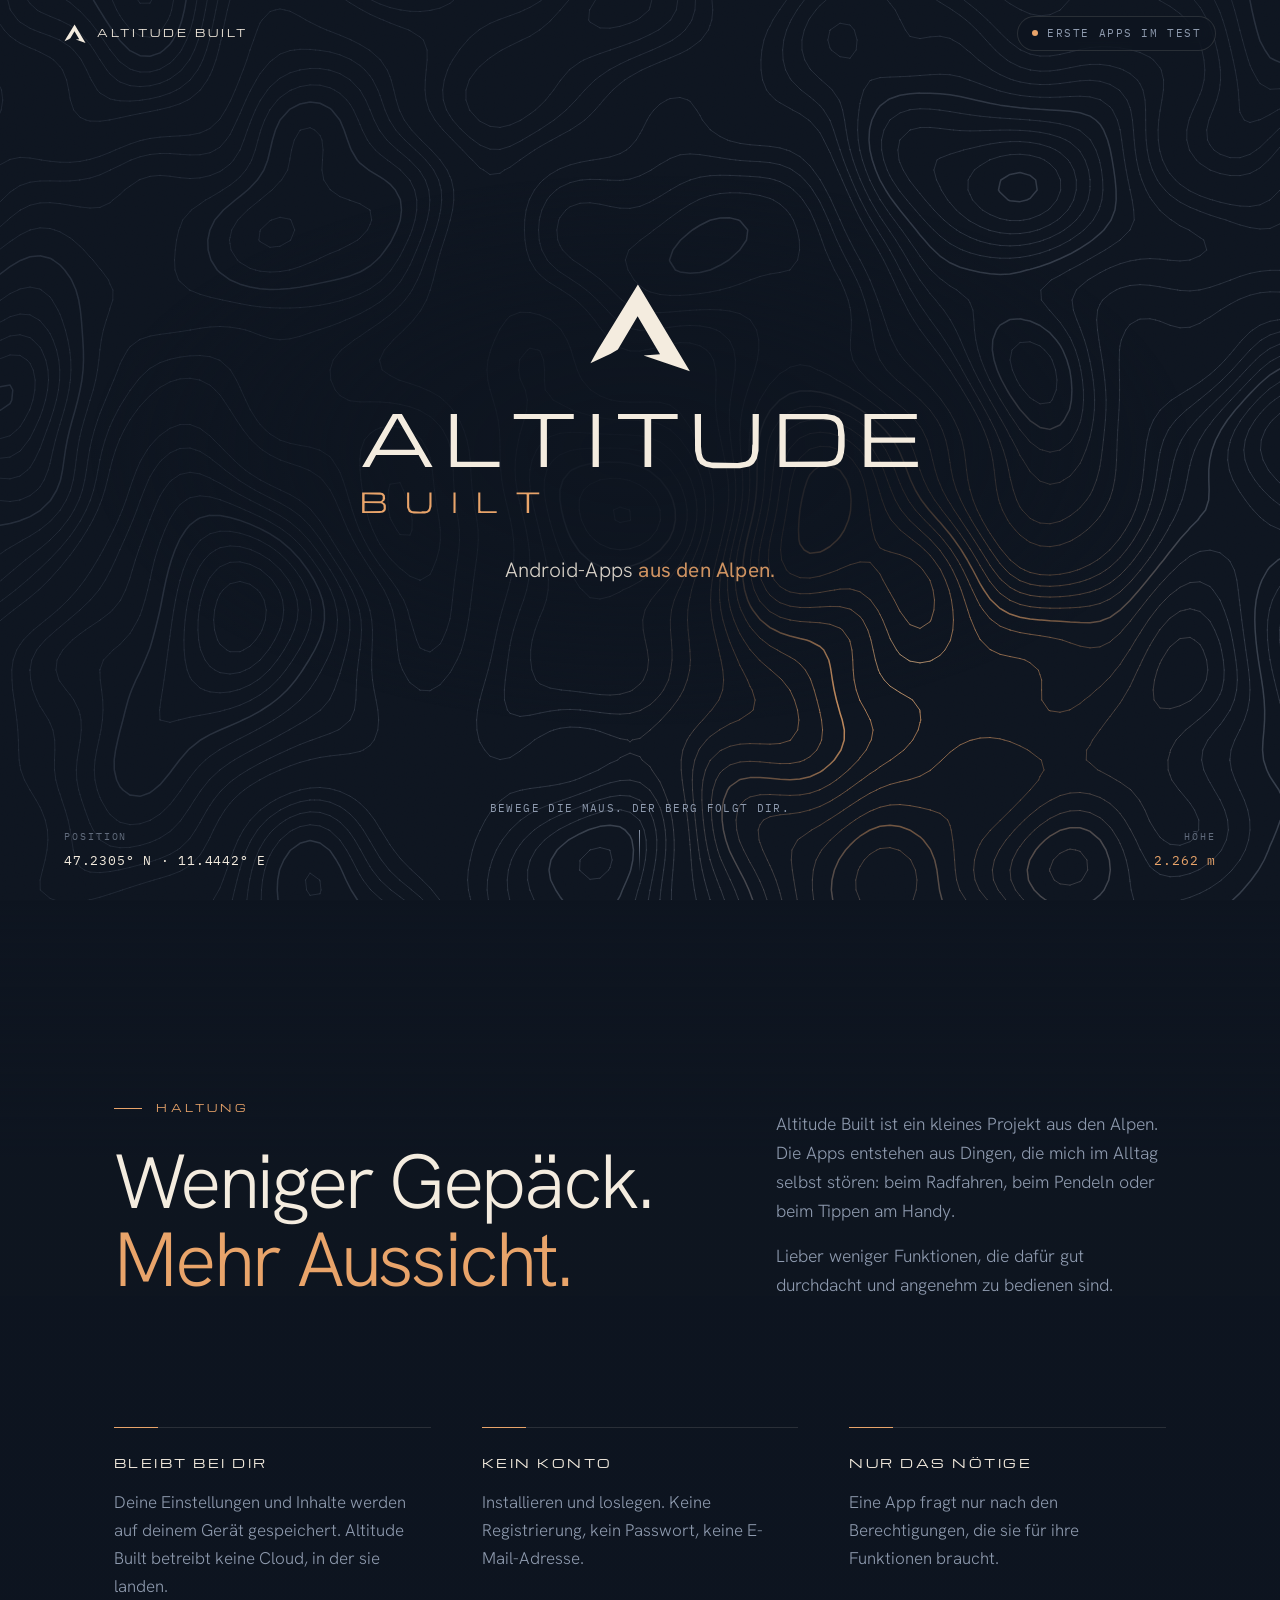
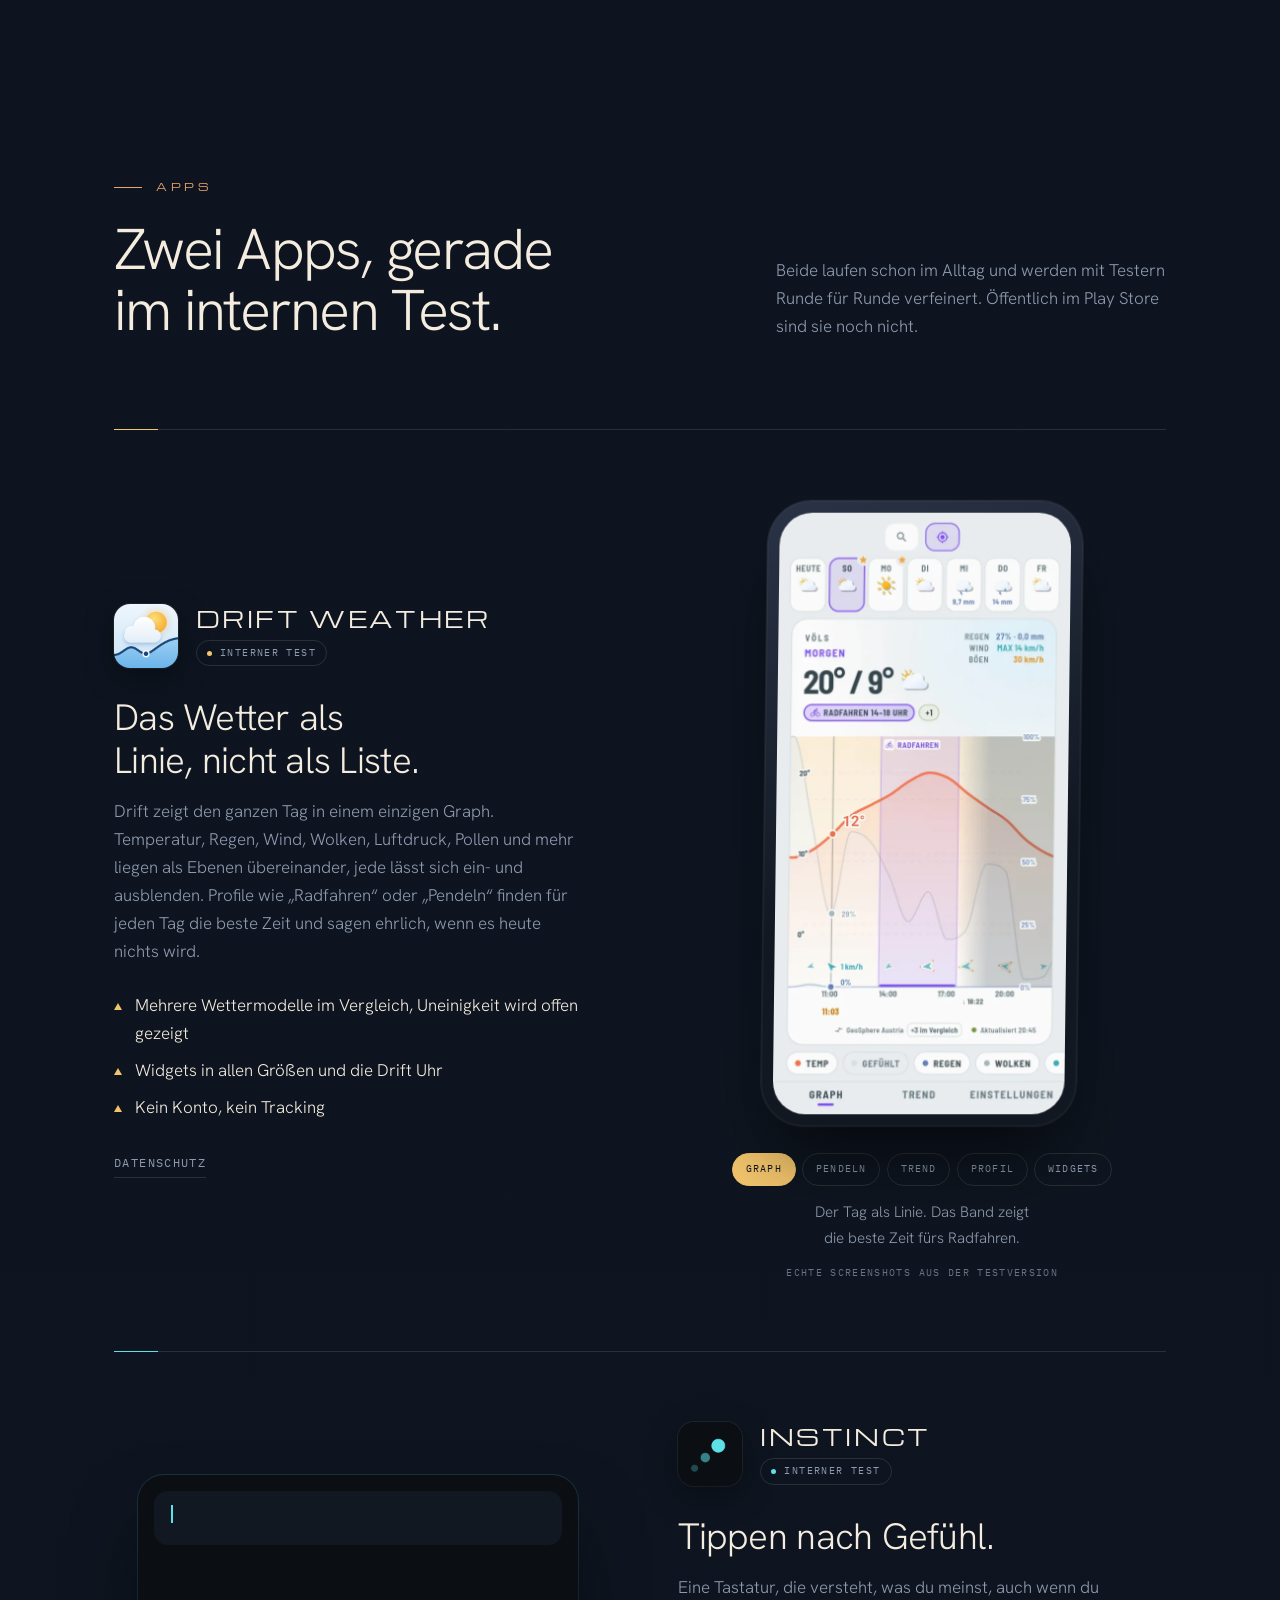
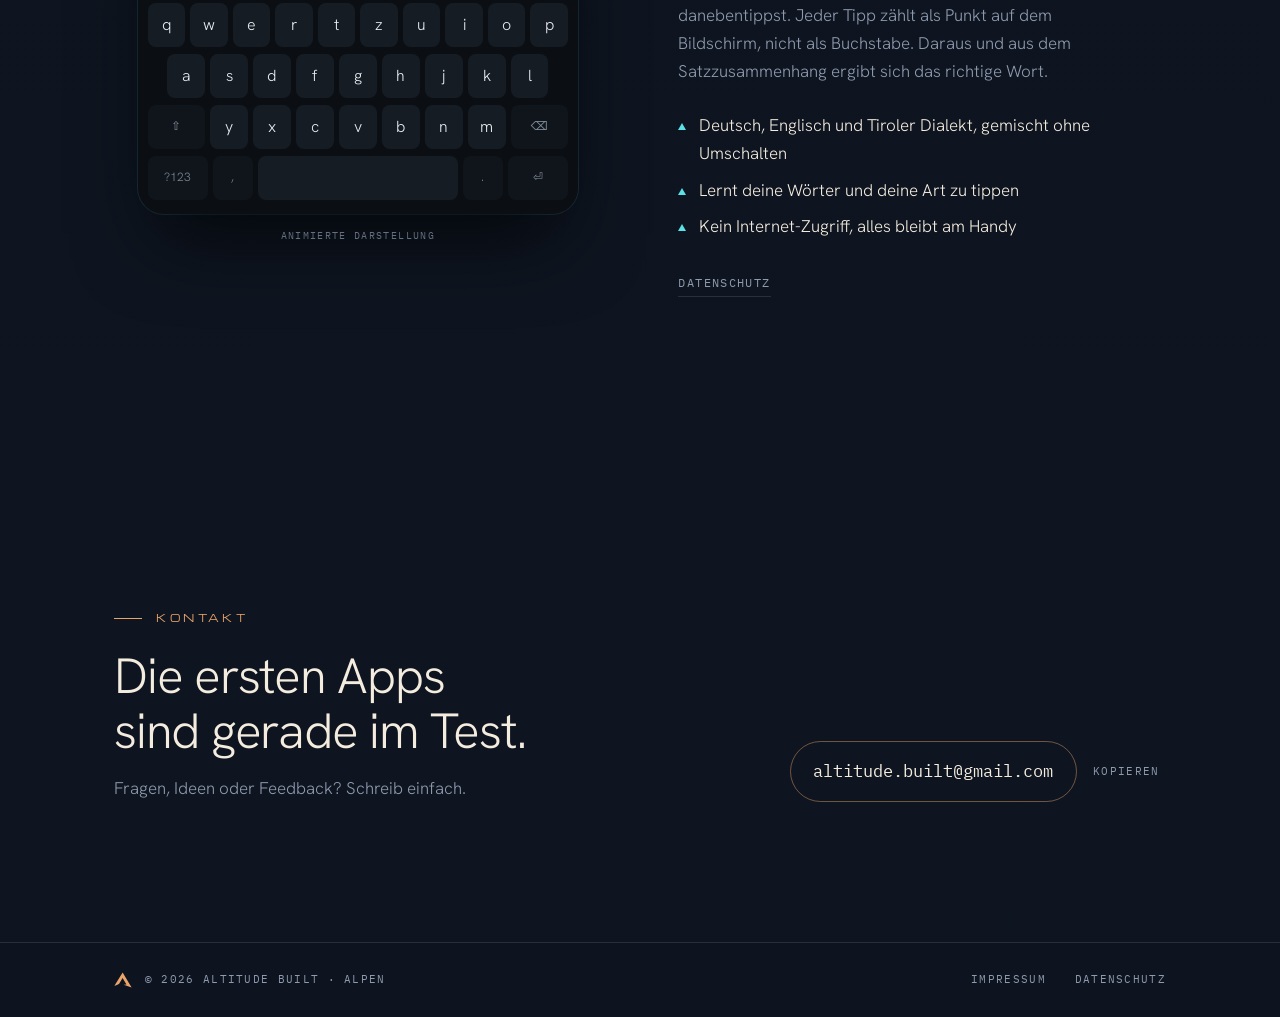
==== index.html @ 7891e8fe "Texte bescheidener, „aus den Alpen“ statt Tirol, neuer Widget-Screenshot - Hero: „Android-Apps aus d" ====
<!DOCTYPE html>
<html lang="de">
<head>
<meta charset="UTF-8">
<meta name="viewport" content="width=device-width, initial-scale=1.0, viewport-fit=cover">
<title>Altitude Built</title>
<meta name="description" content="Android-Apps aus den Alpen. Ohne Konto, mit möglichst wenig Berechtigungen.">
<meta name="theme-color" content="#0E1520">
<meta property="og:title" content="Altitude Built">
<meta property="og:description" content="Android-Apps aus den Alpen.">
<meta property="og:image" content="https://altitude-built.github.io/og-image.jpg">
<meta property="og:type" content="website">
<link rel="icon" type="image/png" href="Altitude-Built_Zeichen_512.png">
<link rel="preload" href="fonts/hanken-grotesk-latin-300-normal.woff2" as="font" type="font/woff2" crossorigin>
<style>
/* Schriften lokal eingebunden (SIL Open Font License 1.1, siehe fonts/), keine Verbindung zu Google */
@font-face{font-family:"Michroma";font-style:normal;font-weight:400;font-display:swap;src:url("fonts/michroma-latin-400-normal.woff2") format("woff2")}
@font-face{font-family:"Hanken Grotesk";font-style:normal;font-weight:300;font-display:swap;src:url("fonts/hanken-grotesk-latin-300-normal.woff2") format("woff2")}
@font-face{font-family:"Hanken Grotesk";font-style:normal;font-weight:400;font-display:swap;src:url("fonts/hanken-grotesk-latin-400-normal.woff2") format("woff2")}
@font-face{font-family:"Hanken Grotesk";font-style:normal;font-weight:500;font-display:swap;src:url("fonts/hanken-grotesk-latin-500-normal.woff2") format("woff2")}
@font-face{font-family:"IBM Plex Mono";font-style:normal;font-weight:400;font-display:swap;src:url("fonts/ibm-plex-mono-latin-400-normal.woff2") format("woff2")}
/* Layout: eine lebende Höhenlinienkarte als fixe Bühne hinter allem; zentrierter Marken-Moment oben, darunter ruhige, linksbündige Abschnitte auf abgedunkeltem Gelände. */
:root{
  --night:#0E1520;      /* Grund, tiefer als das Marken-Navy */
  --slate:#16202F;      /* Zeichen-Kreis */
  --ridge:#24324A;      /* Marken-Navy */
  --snow:#F4ECDF;       /* Creme der Wortmarke */
  --ember:#E9A46A;      /* Orange von BUILT, hier: Alpenglühen */
  --mist:#8E9AAE;       /* Fließtext gedämpft, blaustichig */
  --line:rgba(244,236,223,.12);
  --f-display:"Michroma","Eurostile","Microgramma","Arial Black",sans-serif;
  --f-body:"Hanken Grotesk",system-ui,-apple-system,"Segoe UI",sans-serif;
  --f-mono:"IBM Plex Mono",ui-monospace,"SFMono-Regular",Consolas,monospace;
  --gutter:clamp(20px,5vw,64px);
  color-scheme:dark;
}
*,*::before,*::after{box-sizing:border-box;margin:0;padding:0}
html{background:var(--night);-webkit-text-size-adjust:100%}
body{
  background:var(--night);color:var(--snow);font-family:var(--f-body);font-weight:300;
  font-size:1.0625rem;line-height:1.65;overflow-x:hidden;
  -webkit-font-smoothing:antialiased;
}
::selection{background:var(--ember);color:var(--night)}
a{color:inherit}
:focus-visible{outline:1.5px solid var(--ember);outline-offset:4px;border-radius:2px}

/* ---------- Gelände ---------- */
#terrain{position:fixed;inset:0;width:100vw;height:100vh;height:100lvh;z-index:0;pointer-events:none;display:block}
.grain{position:fixed;inset:0;z-index:1;pointer-events:none;opacity:.05;mix-blend-mode:overlay;
  background-image:url("data:image/svg+xml,%3Csvg xmlns='http://www.w3.org/2000/svg' width='160' height='160'%3E%3Cfilter id='n'%3E%3CfeTurbulence type='fractalNoise' baseFrequency='.9' numOctaves='2' stitchTiles='stitch'/%3E%3C/filter%3E%3Crect width='100%25' height='100%25' filter='url(%23n)'/%3E%3C/svg%3E")}

/* ---------- Kopfzeile ---------- */
.top{
  position:fixed;top:0;left:0;right:0;z-index:20;display:flex;justify-content:space-between;align-items:center;gap:1rem;
  padding:calc(env(safe-area-inset-top,0px) + 16px) max(var(--gutter),env(safe-area-inset-right,0px)) 16px max(var(--gutter),env(safe-area-inset-left,0px));
  font-family:var(--f-mono);font-size:.7rem;letter-spacing:.14em;text-transform:uppercase;color:var(--mist);
  pointer-events:none;
}
.top>*{pointer-events:auto}
.top{transition:background .5s,border-color .5s;border-bottom:1px solid transparent}
body.scrolled .top{background:rgba(14,21,32,.72);backdrop-filter:blur(12px);-webkit-backdrop-filter:blur(12px);border-bottom-color:var(--line)}
body.scrolled .status{background:none;border-color:transparent}
.brand-mini{display:flex;align-items:center;gap:.7rem;text-decoration:none;color:var(--snow);opacity:0;transition:opacity .5s}
.brand-mini svg{width:22px;height:auto}
.brand-mini span{font-family:var(--f-display);font-size:.62rem;letter-spacing:.3em}
body.scrolled .brand-mini{opacity:1}
.status{text-decoration:none;color:var(--mist);transition:color .3s;display:flex;align-items:center;gap:.6rem;padding:.45rem .85rem;border:1px solid var(--line);border-radius:99px;background:rgba(14,21,32,.55);backdrop-filter:blur(8px);-webkit-backdrop-filter:blur(8px)}
.status i{width:6px;height:6px;border-radius:50%;background:var(--ember);box-shadow:0 0 0 0 rgba(233,164,106,.6);animation:pulse 3.6s infinite}
@keyframes pulse{0%{box-shadow:0 0 0 0 rgba(233,164,106,.55)}70%{box-shadow:0 0 0 9px rgba(233,164,106,0)}100%{box-shadow:0 0 0 0 rgba(233,164,106,0)}}

/* ---------- Hero ---------- */
.hero{
  position:relative;z-index:2;min-height:100vh;min-height:100svh;display:grid;place-items:center;overflow:hidden;overflow:clip;
  padding-block:110px 140px;padding-left:max(var(--gutter),env(safe-area-inset-left,0px));padding-right:max(var(--gutter),env(safe-area-inset-right,0px));
}
.hero::before{ /* ruhige Zone hinter dem Logo */
  content:"";position:absolute;left:50%;top:50%;width:min(1100px,140vw);aspect-ratio:2/1;max-width:none;transform:translate(-50%,-50%);
  background:radial-gradient(closest-side,rgba(14,21,32,.92) 0%,rgba(14,21,32,.7) 45%,rgba(14,21,32,0) 100%);pointer-events:none;
}
.lockup{position:relative;display:flex;flex-direction:column;align-items:center;text-align:center;gap:clamp(22px,3.4vw,38px);width:100%}
.mark{width:clamp(64px,9vw,104px);height:auto;overflow:visible}
.mark path{fill:var(--snow);fill-opacity:0;stroke:var(--snow);stroke-width:5;stroke-linejoin:round;stroke-dasharray:1;stroke-dashoffset:1;
  animation:draw 1.5s cubic-bezier(.65,0,.35,1) .25s forwards, fillin .7s ease 1.45s forwards}
@keyframes draw{to{stroke-dashoffset:0}}
@keyframes fillin{to{fill-opacity:1;stroke-width:0}}
.word{width:min(560px,84vw);height:auto;overflow:visible;clip-path:inset(0 100% 0 0);animation:wipe 1.3s cubic-bezier(.77,0,.18,1) .95s forwards}
.word .w-cream{fill:var(--snow)}
.word .w-ember{fill:var(--ember)}
@keyframes wipe{to{clip-path:inset(0 0 0 0)}}
.tagline{font-size:clamp(1.05rem,1.9vw,1.3rem);font-weight:300;color:var(--snow);opacity:.86;letter-spacing:.01em;text-wrap:balance;
  opacity:0;transform:translateY(10px);animation:rise .9s ease 1.9s forwards}
.tagline b{font-weight:400;color:var(--ember)}
@keyframes rise{to{opacity:.88;transform:none}}

.hud{
  position:absolute;left:0;right:0;bottom:0;z-index:3;display:grid;grid-template-columns:1fr auto 1fr;align-items:end;gap:1rem;
  padding-block:0 calc(28px + env(safe-area-inset-bottom,0px));
  padding-left:max(var(--gutter),env(safe-area-inset-left,0px));padding-right:max(var(--gutter),env(safe-area-inset-right,0px));
  font-family:var(--f-mono);font-size:.7rem;letter-spacing:.12em;text-transform:uppercase;color:var(--mist);
  opacity:0;animation:fade 1s ease 2.3s forwards;font-variant-numeric:tabular-nums;
}
@keyframes fade{to{opacity:1}}
.hud .k{display:block;font-size:.6rem;letter-spacing:.2em;opacity:.65;margin-bottom:.35rem}
.hud .v{text-transform:none;color:var(--snow);font-size:.82rem;letter-spacing:.06em;white-space:nowrap}
.hud .alt .v{color:var(--ember)}
.hud .right{text-align:right}
.hint{display:flex;flex-direction:column;align-items:center;gap:.8rem;text-align:center}
.hint .line{width:1px;height:42px;background:linear-gradient(var(--mist),transparent);position:relative;overflow:hidden}
.hint .line::after{content:"";position:absolute;left:0;top:-40%;width:1px;height:40%;background:var(--ember);animation:drop 3.2s ease-in-out infinite}
@keyframes drop{to{top:110%}}

/* Höhenmesser am Cursor */
.pin{position:fixed;left:0;top:0;z-index:15;pointer-events:none;font-family:var(--f-mono);font-size:.68rem;letter-spacing:.08em;color:var(--snow);
  white-space:nowrap;opacity:0;transition:opacity .4s;font-variant-numeric:tabular-nums;display:flex;align-items:center;gap:.45rem}
.pin::before{content:"";width:0;height:0;border-left:4px solid transparent;border-right:4px solid transparent;border-bottom:7px solid var(--ember)}
.pin.on{opacity:.9}

/* ---------- Inhalt ---------- */
.content{position:relative;z-index:2;
  background:linear-gradient(to bottom,rgba(14,21,32,0) 0,rgba(14,21,32,.86) 260px,rgba(14,21,32,.9) 100%)}
.wrap{max-width:1180px;margin-inline:auto;padding-left:max(var(--gutter),env(safe-area-inset-left,0px));padding-right:max(var(--gutter),env(safe-area-inset-right,0px))}
.eyebrow{font-family:var(--f-display);font-size:.62rem;letter-spacing:.34em;text-transform:uppercase;color:var(--ember);display:flex;align-items:center;gap:.9rem}
.eyebrow::before{content:"";width:28px;height:1px;background:currentColor}

.ethos{padding-block:clamp(120px,16vw,200px) clamp(80px,10vw,130px);display:grid;grid-template-columns:minmax(0,1.5fr) minmax(0,1fr);gap:clamp(32px,6vw,96px);align-items:end}
.ethos h2{margin-top:1.6rem;font-family:var(--f-body);font-weight:300;font-size:clamp(2.6rem,6vw,4.9rem);line-height:1.02;letter-spacing:-.035em;text-wrap:balance}
.ethos h2 em{font-style:normal;color:var(--ember)}
.ethos p{color:var(--mist);max-width:42ch;font-size:1.1rem}
.ethos p+p{margin-top:1rem}

.principles{display:grid;grid-template-columns:repeat(3,minmax(0,1fr));gap:clamp(24px,4vw,56px);padding-block:0 clamp(110px,14vw,180px)}
.pr{padding-top:1.6rem;border-top:1px solid var(--line);position:relative}
.pr::before{content:"";position:absolute;left:0;top:-1px;width:44px;height:1px;background:var(--ember)}
.pr h3{font-family:var(--f-display);font-weight:400;font-size:.78rem;letter-spacing:.2em;text-transform:uppercase;line-height:1.6;color:var(--snow);display:flex;gap:.8rem;align-items:baseline}
.pr h3 small{font-family:var(--f-mono);font-size:.62rem;letter-spacing:.1em;color:var(--ember)}
.pr p{margin-top:.9rem;color:var(--mist);max-width:36ch}

.contact{padding-block:clamp(40px,6vw,80px) clamp(90px,11vw,140px);display:grid;grid-template-columns:minmax(0,1fr) auto;gap:2.5rem;align-items:end}
.contact h2{margin-top:1.4rem;font-weight:300;font-size:clamp(1.9rem,4vw,3.1rem);line-height:1.1;letter-spacing:-.025em;text-wrap:balance}
.contact p{margin-top:1rem;color:var(--mist);max-width:46ch}
.mail{display:flex;align-items:center;gap:.6rem;flex-wrap:wrap}
.mail a{font-family:var(--f-mono);font-size:clamp(.9rem,1.6vw,1.05rem);text-decoration:none;padding:1rem 1.4rem;border:1px solid rgba(233,164,106,.45);border-radius:99px;color:var(--snow);
  transition:background .3s,color .3s,border-color .3s;word-break:break-all}
.mail a:hover{background:var(--ember);color:var(--night);border-color:var(--ember)}
.mail button{font:inherit;font-family:var(--f-mono);font-size:.7rem;letter-spacing:.12em;text-transform:uppercase;background:none;border:0;color:var(--mist);cursor:pointer;padding:.6rem .4rem}
.mail button:hover{color:var(--snow)}

footer{position:relative;z-index:2;background:rgba(14,21,32,.94);border-top:1px solid var(--line)}
footer .wrap{display:flex;justify-content:space-between;align-items:center;gap:1.2rem;flex-wrap:wrap;padding-block:28px calc(28px + env(safe-area-inset-bottom,0px));
  font-family:var(--f-mono);font-size:.68rem;letter-spacing:.12em;text-transform:uppercase;color:var(--mist)}
footer .fb{display:flex;align-items:center;gap:.8rem}
footer .fb svg{width:18px;height:auto}
footer nav{display:flex;gap:1.8rem}
footer nav a{text-decoration:none;transition:color .3s}
footer nav a:hover{color:var(--snow)}


/* ---------- Apps ---------- */
.apps{padding-block:0 clamp(100px,13vw,170px)}
.apps-head{display:grid;grid-template-columns:minmax(0,1.5fr) minmax(0,1fr);gap:clamp(32px,6vw,96px);align-items:end;margin-bottom:clamp(48px,7vw,90px)}
.apps-head h2{margin-top:1.4rem;font-weight:300;font-size:clamp(2.1rem,4.6vw,3.6rem);line-height:1.06;letter-spacing:-.03em;text-wrap:balance}
.apps-head p{color:var(--mist);max-width:40ch}
.app{display:grid;grid-template-columns:minmax(0,1fr) minmax(0,1fr);gap:clamp(36px,6vw,90px);align-items:center;padding-block:clamp(44px,6vw,70px);border-top:1px solid var(--line);position:relative}
.app::before{content:"";position:absolute;left:0;top:-1px;width:44px;height:1px;background:var(--accent,var(--ember))}
.app-instinct{--accent:#5CE1E6}
.app-drift{--accent:#F2C46B}
.app-copy{min-width:0}
.app-id{display:flex;align-items:center;gap:1.1rem}
.app-id img{width:64px;height:64px;border-radius:16px;box-shadow:0 10px 30px rgba(0,0,0,.35),0 0 0 1px rgba(244,236,223,.08)}
.app-id h3{font-family:var(--f-display);font-weight:400;font-size:clamp(1.05rem,1.8vw,1.35rem);letter-spacing:.12em;text-transform:uppercase;line-height:1.3}
.chip{display:inline-flex;align-items:center;gap:.5rem;margin-top:.45rem;font-family:var(--f-mono);font-size:.62rem;letter-spacing:.14em;text-transform:uppercase;color:var(--mist);border:1px solid var(--line);border-radius:99px;padding:.25rem .65rem}
.chip::before{content:"";width:5px;height:5px;border-radius:50%;background:var(--accent)}
.app-claim{margin-top:1.8rem;font-size:clamp(1.6rem,3vw,2.3rem);line-height:1.15;letter-spacing:-.02em;font-weight:300;color:var(--snow);text-wrap:balance}
.app-copy>p:not(.app-claim){margin-top:1rem;color:var(--mist);max-width:46ch}
.facts{list-style:none;margin-top:1.6rem;display:grid;gap:.55rem}
.facts li{display:flex;gap:.8rem;align-items:baseline;color:var(--snow);font-weight:300}
.facts li::before{content:"";flex:none;width:0;height:0;border-left:4px solid transparent;border-right:4px solid transparent;border-bottom:7px solid var(--accent);transform:translateY(-1px)}
.app-links{margin-top:2rem;display:flex;gap:1.6rem;flex-wrap:wrap;font-family:var(--f-mono);font-size:.72rem;letter-spacing:.12em;text-transform:uppercase}
.app-links a{color:var(--mist);text-decoration:none;border-bottom:1px solid var(--line);padding-bottom:.3rem;transition:color .3s,border-color .3s}
.app-links a:hover{color:var(--snow);border-color:var(--accent)}
.app-visual{min-width:0;display:flex;justify-content:center;perspective:1400px}
.demo-note{display:block;text-align:center;margin-top:.9rem;font-family:var(--f-mono);font-size:.6rem;letter-spacing:.14em;text-transform:uppercase;color:var(--mist);opacity:.7}

/* Drift: Handy mit Widgets */
.phone{position:relative;width:min(320px,78vw);margin-inline:auto;border-radius:44px;padding:12px;background:linear-gradient(160deg,#2A3346,#121822 60%);
  box-shadow:0 40px 80px -20px rgba(0,0,0,.7),0 0 0 1px rgba(244,236,223,.1),inset 0 0 0 1px rgba(255,255,255,.04);transform:rotateY(-10deg) rotateX(4deg);transition:transform 1.2s cubic-bezier(.2,.7,.2,1)}
.phone:hover{transform:rotateY(-3deg) rotateX(1deg)}
.phone{height:auto;aspect-ratio:auto}
.screen{position:relative;aspect-ratio:600/1222;border-radius:33px;overflow:hidden;background:#0E1520}
.screen img{position:absolute;inset:0;width:100%;height:100%;object-fit:cover;opacity:0;transition:opacity .9s ease}
.screen img.on{opacity:1}
.shots-nav{display:flex;flex-wrap:wrap;justify-content:center;gap:.4rem;margin-top:1.6rem;max-width:min(420px,100%)}
.shots-nav button{font:inherit;font-family:var(--f-mono);font-size:.64rem;letter-spacing:.12em;text-transform:uppercase;color:var(--mist);background:none;border:1px solid var(--line);border-radius:99px;padding:.45rem .8rem;cursor:pointer;transition:color .3s,border-color .3s,background .3s}
.shots-nav button:hover{color:var(--snow)}
.shots-nav button[aria-selected="true"]{color:var(--night);background:var(--accent);border-color:var(--accent)}
.shots-cap{margin-top:.9rem;text-align:center;color:var(--mist);font-size:.95rem;min-height:3.2em;max-width:34ch;margin-inline:auto;text-wrap:balance}

/* Instinct: Tastatur-Demo */
.kbd{--ib:#0B0F14;--ik:#161C24;--it:#E8EEF2;--ia:#5CE1E6;width:min(440px,100%);border-radius:26px;background:var(--ib);padding:16px 10px 14px;
  box-shadow:0 40px 80px -20px rgba(0,0,0,.7),0 0 0 1px rgba(92,225,230,.14);font-family:var(--f-body)}
.kbd-field{margin:0 6px 12px;min-height:3.2em;padding:.8rem 1rem;border-radius:14px;background:#121821;color:var(--it);font-size:1.05rem;line-height:1.4;font-weight:400}
.kbd-field .raw{color:#7F8C99;text-decoration:underline;text-decoration-color:rgba(92,225,230,.5);text-underline-offset:4px}
.kbd-field .fix{color:var(--ia);transition:color 1.2s}
.kbd-field .caret{display:inline-block;width:2px;height:1.1em;background:var(--ia);vertical-align:-.15em;margin-left:1px;animation:blink 1s steps(1) infinite}
@keyframes blink{50%{opacity:0}}
.kbd-bar{display:grid;grid-template-columns:1fr 1.3fr 1fr;align-items:center;height:2.4rem;margin:0 6px 8px;font-size:.95rem;color:#9AA7B4;text-align:center}
.kbd-bar span{white-space:nowrap;overflow:hidden;text-overflow:ellipsis}
.kbd-bar .best{color:var(--it);font-weight:500}
.kbd-bar span+span{border-left:1px solid rgba(255,255,255,.07)}
.kbd-keys{position:relative;display:grid;gap:7px;user-select:none}
.kbd-row{display:grid;gap:5px}
.kbd-row:nth-child(1){grid-template-columns:repeat(10,1fr)}
.kbd-row:nth-child(2){grid-template-columns:repeat(9,1fr);padding-inline:4.6%}
.kbd-row:nth-child(3){grid-template-columns:1.5fr repeat(7,1fr) 1.5fr}
.kbd-row:nth-child(4){grid-template-columns:1.5fr 1fr 5fr 1fr 1.5fr}
.key{height:clamp(36px,9vw,44px);border-radius:8px;background:var(--ik);color:var(--it);display:grid;place-items:center;font-size:clamp(.82rem,2.2vw,1rem);text-transform:lowercase}
.key.fn{background:#10151C;color:#7F8C99;font-size:.75rem}
.key.lit{background:#22303A}
.tap{position:absolute;width:12px;height:12px;margin:-6px 0 0 -6px;border-radius:50%;background:var(--ia);box-shadow:0 0 0 4px rgba(92,225,230,.18);pointer-events:none;animation:tap 1.6s ease-out forwards}
@keyframes tap{0%{transform:scale(1.6);opacity:1}25%{transform:scale(1)}100%{transform:scale(.7);opacity:0}}
@media (max-width:820px){
  .ethos,.contact{grid-template-columns:minmax(0,1fr)}
  .apps-head,.app{grid-template-columns:minmax(0,1fr)}
  .app-instinct .app-visual{order:2}
  .phone{transform:none}

  .principles{grid-template-columns:minmax(0,1fr);gap:40px}
}
@media (max-width:560px){
  .brand-mini span{display:none}
  .status{white-space:nowrap}
  .hud{grid-template-columns:1fr 1fr}
  .hud .hint{display:none}
  .status b{display:none}
  .top{font-size:.62rem}
}
@media (prefers-reduced-motion:reduce){
  *,*::before,*::after{animation-duration:.001s!important;animation-delay:0s!important;transition:none!important}
}
</style>
</head>
<body>
<canvas id="terrain" aria-hidden="true"></canvas>
<div class="grain" aria-hidden="true"></div>

<header class="top">
  <a class="brand-mini" href="#top" aria-label="Altitude Built, nach oben">
    <svg viewBox="84 110 348 306" aria-hidden="true"><path fill="#F4ECDF" d="M251,118 L116,338 L92,382 L160,350 L184,336 L250,225 L325,352 L270,356 L425,409Z"/></svg>
    <span>Altitude Built</span>
  </a>
  <a class="status" href="#apps"><i></i>Erste Apps im Test</a>
</header>

<div class="pin" id="pin">2.400 m</div>

<main id="top">
  <section class="hero" aria-label="Altitude Built">
    <div class="lockup">
      <svg class="mark" viewBox="84 110 348 306" role="img" aria-label="Altitude Built Zeichen"><path pathLength="1" d="M251,118 L116,338 L92,382 L160,350 L184,336 L250,225 L325,352 L270,356 L425,409Z"/></svg>
      <svg class="word" viewBox="74 156 1606 297" role="img" aria-label="Altitude Built">
        <path class="w-cream" fill-rule="evenodd" d="M1295,178 1296,177 1403,177 1423,179 1434,184 1439,189 1442,195 1445,209 1445,224 1446,225 1445,265 1443,276 1438,287 1433,292 1427,295 1414,298 1296,299 1295,298ZM181,174 232,262 231,264 131,264 130,263ZM1521,162 1521,314 1674,314 1674,299 1541,299 1540,298 1540,245 1541,244 1666,244 1666,229 1541,229 1540,228 1540,177 1541,176 1671,176 1671,162ZM1277,162 1277,314 1410,314 1436,309 1444,305 1453,297 1458,288 1462,273 1464,254 1464,222 1460,193 1456,183 1448,173 1435,166 1413,162ZM1034,162 1035,268 1041,293 1050,305 1065,313 1087,317 1164,317 1190,312 1198,308 1204,303 1212,290 1217,267 1218,162 1200,162 1200,249 1199,250 1198,274 1195,284 1188,294 1179,299 1157,302 1083,301 1068,297 1060,290 1057,285 1054,275 1052,255 1052,162ZM814,162 814,176 889,176 890,177 890,314 909,314 909,177 910,176 985,176 985,162ZM741,162 741,314 759,314 759,162ZM515,162 515,176 591,176 592,177 592,314 610,314 610,178 612,176 687,176 687,162ZM334,162 334,314 474,314 474,299 353,299 352,298 352,162ZM80,314 101,314 120,279 242,279 261,314 282,314 194,162 168,162Z"/>
        <path class="w-ember" fill-rule="evenodd" d="M87,418 88,417 134,418 137,419 141,423 142,433 141,436 136,440 88,441 87,440ZM87,393 88,392 135,393 139,397 139,406 135,411 132,412 88,412 87,411ZM523,387 523,392 551,392 552,393 552,446 559,446 559,393 560,392 588,392 588,387ZM413,387 413,446 466,446 466,441 421,441 419,439 419,387ZM342,387 342,446 348,446 348,387ZM209,387 209,430 214,442 219,445 228,447 260,447 268,445 275,440 279,427 279,387 273,387 273,421 272,431 270,436 266,440 263,441 251,441 250,442 225,441 222,440 217,435 215,428 215,387ZM80,387 80,446 130,446 140,444 146,440 148,435 148,424 146,419 138,414 144,410 146,404 145,395 140,389 132,387Z"/>
      </svg>
      <p class="tagline">Android-Apps <b>aus den Alpen.</b></p>
    </div>

    <div class="hud" aria-hidden="true">
      <div class="pos"><span class="k">Position</span><span class="v" id="coord">47.2627° N · 11.3946° E</span></div>
      <div class="hint"><span id="hint">Bewege die Maus. Der Berg folgt dir.</span><span class="line"></span></div>
      <div class="right alt"><span class="k">Höhe</span><span class="v" id="alt">2.400 m</span></div>
    </div>
  </section>

  <div class="content">
    <section class="wrap ethos">
      <div>
        <div class="eyebrow">Haltung</div>
        <h2>Weniger Gepäck.<br><em>Mehr Aussicht.</em></h2>
      </div>
      <div>
        <p>Altitude Built ist ein kleines Projekt aus den Alpen. Die Apps entstehen aus Dingen, die mich im Alltag selbst stören: beim Radfahren, beim Pendeln oder beim Tippen am Handy.</p>
        <p>Lieber weniger Funktionen, die dafür gut durchdacht und angenehm zu bedienen sind.</p>
      </div>
    </section>

    <section class="wrap principles" aria-label="Grundsätze">
      <article class="pr">
        <h3>Bleibt bei dir</h3>
        <p>Deine Einstellungen und Inhalte werden auf deinem Gerät gespeichert. Altitude Built betreibt keine Cloud, in der sie landen.</p>
      </article>
      <article class="pr">
        <h3>Kein Konto</h3>
        <p>Installieren und loslegen. Keine Registrierung, kein Passwort, keine E-Mail-Adresse.</p>
      </article>
      <article class="pr">
        <h3>Nur das Nötige</h3>
        <p>Eine App fragt nur nach den Berechtigungen, die sie für ihre Funktionen braucht.</p>
      </article>
    </section>


    <section class="wrap apps" id="apps" aria-label="Apps">
      <div class="apps-head">
        <div>
          <div class="eyebrow">Apps</div>
          <h2>Zwei Apps, gerade im internen Test.</h2>
        </div>
        <p>Beide laufen schon im Alltag und werden mit Testern Runde für Runde verfeinert. Öffentlich im Play Store sind sie noch nicht.</p>
      </div>

      <article class="app app-drift" id="drift">
        <div class="app-copy">
          <div class="app-id">
            <img src="img/drift-icon.png" alt="" width="64" height="64">
            <div><h3>Drift Weather</h3><span class="chip">Interner Test</span></div>
          </div>
          <p class="app-claim">Das Wetter als Linie, nicht als Liste.</p>
          <p>Drift zeigt den ganzen Tag in einem einzigen Graph. Temperatur, Regen, Wind, Wolken, Luftdruck, Pollen und mehr liegen als Ebenen übereinander, jede lässt sich ein- und ausblenden. Profile wie „Radfahren“ oder „Pendeln“ finden für jeden Tag die beste Zeit und sagen ehrlich, wenn es heute nichts wird.</p>
          <ul class="facts">
            <li>Mehrere Wettermodelle im Vergleich, Uneinigkeit wird offen gezeigt</li>
            <li>Widgets in allen Größen und die Drift Uhr</li>
            <li>Kein Konto, kein Tracking</li>
          </ul>
          <div class="app-links"><a href="drift/datenschutz/">Datenschutz</a></div>
        </div>
        <div class="app-visual">
          <div>
            <div class="phone">
              <div class="screen" id="driftScreen">
                <img src="img/drift-graph.webp" alt="Drift Weather: Graph" width="600" height="1222" class="on">
                <img src="img/drift-pendeln.webp" alt="Drift Weather: Pendeln" width="600" height="1222" loading="lazy">
                <img src="img/drift-trend.webp" alt="Drift Weather: Trend" width="600" height="1222" loading="lazy">
                <img src="img/drift-profil.webp" alt="Drift Weather: Profil" width="600" height="1222" loading="lazy">
                <img src="img/drift-widgets.webp" alt="Drift Weather: Widgets" width="600" height="1222" loading="lazy">
              </div>
            </div>
            <div class="shots-nav" role="tablist" aria-label="Ansichten von Drift Weather">
              <button type="button" role="tab" id="dtab-graph" aria-selected="true" data-i="0" data-cap="Der Tag als Linie. Das Band zeigt die beste Zeit fürs Radfahren.">Graph</button>
              <button type="button" role="tab" id="dtab-pendeln" aria-selected="false" data-i="1" data-cap="Feste Zeiten im Blick: hin passt, zurück lieber nicht.">Pendeln</button>
              <button type="button" role="tab" id="dtab-trend" aria-selected="false" data-i="2" data-cap="Die Woche als Stunden-Streifen, mit bester Zeit je Profil.">Trend</button>
              <button type="button" role="tab" id="dtab-profil" aria-selected="false" data-i="3" data-cap="Eigene Grenzen für jede Aktivität.">Profil</button>
              <button type="button" role="tab" id="dtab-widgets" aria-selected="false" data-i="4" data-cap="Drift Uhr und Wetter-Widget mit Regen-Radar.">Widgets</button>
            </div>
            <p class="shots-cap" id="driftCap" aria-live="polite">Der Tag als Linie. Das Band zeigt die beste Zeit fürs Radfahren.</p>
            <span class="demo-note">Echte Screenshots aus der Testversion</span>
          </div>
        </div>
      </article>

      <article class="app app-instinct" id="instinct">
        <div class="app-visual">
          <div style="width:100%;display:flex;flex-direction:column;align-items:center">
            <div class="kbd" id="kbd" aria-hidden="true">
              <div class="kbd-field" id="kbdField"><span class="caret"></span></div>
              <div class="kbd-bar" id="kbdBar"><span></span><span class="best"></span><span></span></div>
              <div class="kbd-keys" id="kbdKeys"></div>
            </div>
            <span class="demo-note">Animierte Darstellung</span>
          </div>
        </div>
        <div class="app-copy">
          <div class="app-id">
            <img src="img/instinct-icon.png" alt="" width="64" height="64">
            <div><h3>Instinct</h3><span class="chip">Interner Test</span></div>
          </div>
          <p class="app-claim">Tippen nach Gefühl.</p>
          <p>Eine Tastatur, die versteht, was du meinst, auch wenn du danebentippst. Jeder Tipp zählt als Punkt auf dem Bildschirm, nicht als Buchstabe. Daraus und aus dem Satzzusammenhang ergibt sich das richtige Wort.</p>
          <ul class="facts">
            <li>Deutsch, Englisch und Tiroler Dialekt, gemischt ohne Umschalten</li>
            <li>Lernt deine Wörter und deine Art zu tippen</li>
            <li>Kein Internet-Zugriff, alles bleibt am Handy</li>
          </ul>
          <div class="app-links"><a href="instinct/datenschutz/">Datenschutz</a></div>
        </div>
      </article>
    </section>

    <section class="wrap contact">
      <div>
        <div class="eyebrow">Kontakt</div>
        <h2>Die ersten Apps sind gerade im Test.</h2>
        <p>Fragen, Ideen oder Feedback? Schreib einfach.</p>
      </div>
      <div class="mail">
        <a href="mailto:altitude.built@gmail.com" id="mail">altitude.built@gmail.com</a>
        <button type="button" id="copy">Kopieren</button>
      </div>
    </section>
  </div>
</main>

<footer>
  <div class="wrap">
    <div class="fb">
      <svg viewBox="84 110 348 306" aria-hidden="true"><path fill="#E9A46A" d="M251,118 L116,338 L92,382 L160,350 L184,336 L250,225 L325,352 L270,356 L425,409Z"/></svg>
      <span>© 2026 Altitude Built · Alpen</span>
    </div>
    <nav aria-label="Rechtliches">
      <a href="impressum.html">Impressum</a>
      <a href="datenschutz.html">Datenschutz</a>
    </nav>
  </div>
</footer>

<script>
(()=>{
/* ---------- Simplex-Noise 3D, nach Stefan Gustavsons gemeinfreier Referenz ---------- */
const G=[1,1,0,-1,1,0,1,-1,0,-1,-1,0,1,0,1,-1,0,1,1,0,-1,-1,0,-1,0,1,1,0,-1,1,0,1,-1,0,-1,-1];
const P=new Uint8Array(512);{const p=new Uint8Array(256);for(let i=0;i<256;i++)p[i]=i;let s=1847;
for(let i=255;i>0;i--){s=(s*16807)%2147483647;const j=s%(i+1);[p[i],p[j]]=[p[j],p[i]];}for(let i=0;i<512;i++)P[i]=p[i&255];}
const F3=1/3,G3=1/6;
function noise(x,y,z){
  const s=(x+y+z)*F3,i=Math.floor(x+s),j=Math.floor(y+s),k=Math.floor(z+s),t=(i+j+k)*G3;
  const x0=x-i+t,y0=y-j+t,z0=z-k+t;let i1,j1,k1,i2,j2,k2;
  if(x0>=y0){if(y0>=z0){i1=1;j1=0;k1=0;i2=1;j2=1;k2=0}else if(x0>=z0){i1=1;j1=0;k1=0;i2=1;j2=0;k2=1}else{i1=0;j1=0;k1=1;i2=1;j2=0;k2=1}}
  else{if(y0<z0){i1=0;j1=0;k1=1;i2=0;j2=1;k2=1}else if(x0<z0){i1=0;j1=1;k1=0;i2=0;j2=1;k2=1}else{i1=0;j1=1;k1=0;i2=1;j2=1;k2=0}}
  const x1=x0-i1+G3,y1=y0-j1+G3,z1=z0-k1+G3,x2=x0-i2+2*G3,y2=y0-j2+2*G3,z2=z0-k2+2*G3,x3=x0-1+.5,y3=y0-1+.5,z3=z0-1+.5;
  const ii=i&255,jj=j&255,kk=k&255;let n=0,t0,g;
  t0=.6-x0*x0-y0*y0-z0*z0;if(t0>0){g=(P[ii+P[jj+P[kk]]]%12)*3;t0*=t0;n+=t0*t0*(G[g]*x0+G[g+1]*y0+G[g+2]*z0)}
  t0=.6-x1*x1-y1*y1-z1*z1;if(t0>0){g=(P[ii+i1+P[jj+j1+P[kk+k1]]]%12)*3;t0*=t0;n+=t0*t0*(G[g]*x1+G[g+1]*y1+G[g+2]*z1)}
  t0=.6-x2*x2-y2*y2-z2*z2;if(t0>0){g=(P[ii+i2+P[jj+j2+P[kk+k2]]]%12)*3;t0*=t0;n+=t0*t0*(G[g]*x2+G[g+1]*y2+G[g+2]*z2)}
  t0=.6-x3*x3-y3*y3-z3*z3;if(t0>0){g=(P[ii+1+P[jj+1+P[kk+1]]]%12)*3;t0*=t0;n+=t0*t0*(G[g]*x3+G[g+1]*y3+G[g+2]*z3)}
  return 32*n;
}

/* ---------- Gelände ---------- */
const cv=document.getElementById('terrain'),ctx=cv.getContext('2d');
const $alt=document.getElementById('alt'),$coord=document.getElementById('coord'),$pin=document.getElementById('pin'),$hint=document.getElementById('hint');
const reduce=matchMedia('(prefers-reduced-motion: reduce)').matches;
const finePointer=matchMedia('(pointer: fine)').matches;
if(!finePointer)$hint.textContent='Tippe irgendwo hin. Der Berg folgt dir.';
let W,H,dpr,cs,nx,ny,F,scale,sigma;
function resize(){
  dpr=Math.min(window.devicePixelRatio||1,2);W=innerWidth;H=Math.max(innerHeight,document.documentElement.clientHeight);
  cv.width=Math.round(W*dpr);cv.height=Math.round(H*dpr);
  cs=W<700?9:10;nx=Math.ceil(W/cs)+1;ny=Math.ceil(H/cs)+1;F=new Float32Array((nx+1)*(ny+1));
  scale=1/(W<700?340:Math.max(460,W*.3));sigma=Math.min(W,H)*(W<700?.2:.15);
}
resize();
let rt;addEventListener('resize',()=>{clearTimeout(rt);rt=setTimeout(()=>{resize();if(reduce)frame(performance.now())},120)});

const STEP=.072;
const SEG=[[],[3,2],[2,1],[3,1],[0,1],[3,0,2,1],[0,2],[3,0],[3,0],[0,2],[0,1,3,2],[0,1],[3,1],[2,1],[3,2],[]];
let sx=W*.68,sy=H*.38,tx=sx,ty=sy,lastMove=-1e9,amp=0,t0=performance.now(),prev=t0,user=false;

function height(x,y,t){
  let v=noise(x*scale,y*scale,t)*.72+noise(x*scale*2.3+31,y*scale*2.3-17,t*1.4)*.22;
  const dx=x-sx,dy=y-sy;return v+amp*Math.exp(-(dx*dx+dy*dy)/(2*sigma*sigma));
}
function edge(e,x0,y0,a,b,c,d,L,o){
  switch(e){
    case 0:o[0]=x0+cs*(L-a)/(b-a);o[1]=y0;break;
    case 1:o[0]=x0+cs;o[1]=y0+cs*(L-b)/(c-b);break;
    case 2:o[0]=x0+cs*(L-d)/(c-d);o[1]=y0+cs;break;
    default:o[0]=x0;o[1]=y0+cs*(L-a)/(d-a);
  }
}
const pA=[0,0],pB=[0,0];
let lastDraw=0,lastHud=0;
function frame(now){
  if(!reduce&&W<700&&now-lastDraw<30){requestAnimationFrame(frame);return}
  lastDraw=now;const w0=performance.now();
  const dt=Math.min(.05,(now-prev)/1000);prev=now;
  const el=(now-t0)/1000;
  const t=reduce?3:el*.011;
  const rise=reduce?1:1-Math.pow(1-Math.min(1,el/3.4),3);
  // Gipfel: folgt dem Zeiger, sonst wandert er von selbst
  if(now-lastMove>5000||!user){const a=el*.045;tx=W*(.5+.34*Math.sin(a*1.3+.6));ty=H*(.48+.3*Math.sin(a*1.9+1.2));}
  const k=reduce?1:1-Math.exp(-dt*1.5);sx+=(tx-sx)*k;sy+=(ty-sy)*k;
  amp+=(1.05-amp)*(reduce?1:1-Math.exp(-dt*.8));

  const N=nx+1;let mn=1e9,mx=-1e9;
  for(let j=0;j<=ny;j++){const y=j*cs;for(let i=0;i<=nx;i++){const v=height(i*cs,y,t)*rise;F[j*N+i]=v;}}
  const pn=new Path2D(),pi=new Path2D();
  for(let j=0;j<ny;j++){
    const y0=j*cs;
    for(let i=0;i<nx;i++){
      const a=F[j*N+i],b=F[j*N+i+1],c=F[(j+1)*N+i+1],d=F[(j+1)*N+i];
      const lo=Math.min(a,b,c,d),hi=Math.max(a,b,c,d);
      let kk=Math.ceil(lo/STEP);const kmax=Math.floor(hi/STEP);if(kk>kmax)continue;
      const x0=i*cs;
      for(;kk<=kmax;kk++){
        if(kk===0)continue;
        const L=kk*STEP;const idx=(a>L?8:0)|(b>L?4:0)|(c>L?2:0)|(d>L?1:0);const s=SEG[idx];
        const p=(kk%5===0)?pi:pn;
        for(let q=0;q<s.length;q+=2){edge(s[q],x0,y0,a,b,c,d,L,pA);edge(s[q+1],x0,y0,a,b,c,d,L,pB);p.moveTo(pA[0],pA[1]);p.lineTo(pB[0],pB[1]);}
      }
    }
  }
  ctx.setTransform(dpr,0,0,dpr,0,0);ctx.clearRect(0,0,W,H);
  const R=Math.max(W,H)*(W<700?.9:.62);
  const g=ctx.createRadialGradient(sx,sy,0,sx,sy,R);
  g.addColorStop(0,'rgba(255,205,150,1)');g.addColorStop(.08,'rgba(233,164,106,.9)');
  g.addColorStop(.22,'rgba(233,164,106,.4)');g.addColorStop(.4,'rgba(196,206,224,.24)');g.addColorStop(1,'rgba(170,184,208,.15)');
  ctx.lineJoin='round';ctx.lineCap='round';ctx.strokeStyle=g;
  ctx.globalAlpha=.9;ctx.lineWidth=.8;ctx.stroke(pn);
  ctx.globalAlpha=1;ctx.lineWidth=1.5;ctx.stroke(pi);

  // Höhenmesser
  const h=height(sx,sy,t)*rise,m=Math.round(1650+h*1150);
  const txt=String(m).replace(/\B(?=(\d{3})+(?!\d))/g,'.')+' m';
  if(now-lastHud>220||reduce){lastHud=now;$alt.textContent=txt;$pin.textContent=txt;
  const lat=47.2627+(.5-sy/H)*.14,lon=11.3946+(sx/W-.5)*.24;
  $coord.textContent=lat.toFixed(4)+'° N · '+lon.toFixed(4)+'° E';}
  if(user&&finePointer&&now-lastMove<5000){$pin.classList.add('on');$pin.style.transform=`translate(${sx+16}px,${sy-10}px)`}else $pin.classList.remove('on');

  if(!reduce){fc++;ft+=performance.now()-w0;if(fc===40){if(ft/40>12&&cs<12){cs+=1;nx=Math.ceil(W/cs)+1;ny=Math.ceil(H/cs)+1;F=new Float32Array((nx+1)*(ny+1));}fc=0;ft=0;}requestAnimationFrame(frame);}
}
let fc=0,ft=0;
function point(x,y){tx=x;ty=y;lastMove=performance.now();user=true;if(reduce)frame(performance.now())}
addEventListener('pointermove',e=>{if(e.pointerType==='mouse'||e.buttons)point(e.clientX,e.clientY)},{passive:true});
addEventListener('pointerdown',e=>point(e.clientX,e.clientY),{passive:true});
const tp=e=>{const q=e.touches[0];if(q)point(q.clientX,q.clientY)};addEventListener('touchstart',tp,{passive:true});addEventListener('touchmove',tp,{passive:true});
document.addEventListener('mouseleave',()=>{lastMove=-1e9});
requestAnimationFrame(frame);

/* ---------- Drift-Screenshots ---------- */
(function(){
  const scr=document.getElementById('driftScreen');if(!scr)return;
  const imgs=[...scr.querySelectorAll('img')],tabs=[...document.querySelectorAll('.shots-nav button')],cap=document.getElementById('driftCap');
  let cur=0,auto=!matchMedia('(prefers-reduced-motion: reduce)').matches,timer=null,vis=false;
  function show(i){cur=(i+imgs.length)%imgs.length;imgs.forEach((im,k)=>im.classList.toggle('on',k===cur));
    tabs.forEach((b,k)=>b.setAttribute('aria-selected',k===cur?'true':'false'));cap.textContent=tabs[cur].dataset.cap;}
  function plan(){clearInterval(timer);if(auto&&vis)timer=setInterval(()=>show(cur+1),4800);}
  tabs.forEach(b=>b.addEventListener('click',()=>{auto=false;plan();show(+b.dataset.i)}));
  new IntersectionObserver(es=>{vis=es[0].isIntersecting;plan()},{threshold:.4}).observe(scr);
})();

/* ---------- Instinct-Demo ---------- */
(function(){
  const keys=document.getElementById('kbdKeys');if(!keys)return;
  const rows=['qwertzuiop','asdfghjkl','⇧yxcvbnm⌫',['?123',',','leer','.','⏎']];
  rows.forEach(r=>{const row=document.createElement('div');row.className='kbd-row';
    (Array.isArray(r)?r:[...r]).forEach(c=>{const k=document.createElement('div');k.className='key';
      if(c==='leer'){k.textContent='';k.dataset.k=' ';}else{k.textContent=c;k.dataset.k=c;}
      if(['⇧','⌫','?123','⏎',',','.'].includes(c))k.classList.add('fn');row.appendChild(k);});keys.appendChild(row);});
  const field=document.getElementById('kbdField'),bar=document.getElementById('kbdBar').children;
  // [getippt, Ergebnis, Alternativen]
  const words=[['bon','Bin',['bin','Bon']],['gleuch','gleich',['gleiche','Gleich']],['wjeder','wieder',['wider','Wieder']],['mit','mit',['mir','mich']],['dem','dem',['den','der']],['rsd','Rad',['Rat','das']],['dahwim','daheim',['dahin','Daheim']]];
  const reduce=matchMedia('(prefers-reduced-motion: reduce)').matches;
  const keyEl=c=>keys.querySelector(`[data-k="${c}"]`);
  let done=[],timers=[];
  const T=(f,ms)=>timers.push(setTimeout(f,ms));
  function render(raw){field.innerHTML=done.map(w=>`<span class="${w.f?'fix':''}">${w.w}</span>`).join(' ')+(done.length?' ':'')+(raw?`<span class="raw">${raw}</span>`:'')+'<span class="caret"></span>';}
  function tap(c){const k=keyEl(c);if(!k)return;const kr=k.getBoundingClientRect(),r=keys.getBoundingClientRect();
    const d=document.createElement('i');d.className='tap';
    d.style.left=(kr.left-r.left+kr.width*(.5+(Math.random()-.5)*.55))+'px';d.style.top=(kr.top-r.top+kr.height*(.5+(Math.random()-.5)*.5))+'px';
    keys.appendChild(d);k.classList.add('lit');setTimeout(()=>{k.classList.remove('lit')},140);setTimeout(()=>d.remove(),1700);}
  function bars(a,b,c){bar[0].textContent=a;bar[1].textContent=b;bar[2].textContent=c;}
  function run(){
    timers.forEach(clearTimeout);timers=[];done=[];render('');bars('','','');let t=600;
    words.forEach(([raw,ok,alt])=>{
      [...raw].forEach((c,i)=>{T(()=>{tap(c);render(raw.slice(0,i+1));if(i>=1)bars(alt[0],ok,alt[1]);},t);t+=230;});
      t+=260;T(()=>{tap(' ');done.forEach(w=>w.f=false);done.push({w:ok,f:ok.toLowerCase()!==raw});render('');},t);t+=520;
    });
    T(()=>{done.forEach(w=>w.f=false);render('');bars('','','');},t+300);
    T(run,t+3200);
  }
  if(reduce){done=words.map(w=>({w:w[1],f:false}));render('');return;}
  const io=new IntersectionObserver(es=>{es.forEach(e=>{if(e.isIntersecting&&!timers.length)run();else if(!e.isIntersecting){timers.forEach(clearTimeout);timers=[];}})},{threshold:.35});
  io.observe(document.getElementById('kbd'));
})();

/* ---------- Kleinigkeiten ---------- */
const onScroll=()=>document.body.classList.toggle('scrolled',scrollY>innerHeight*.6);
addEventListener('scroll',onScroll,{passive:true});onScroll();
const btn=document.getElementById('copy');
btn.addEventListener('click',()=>{
  const done=()=>{btn.textContent='Kopiert';setTimeout(()=>btn.textContent='Kopieren',1800)};
  const sel=()=>{const r=document.createRange();r.selectNodeContents(document.getElementById('mail'));const s=getSelection();s.removeAllRanges();s.addRange(r)};
  if(navigator.clipboard){navigator.clipboard.writeText('altitude.built@gmail.com').then(done,sel)}else sel();
});
})();
</script>
</body>
</html>
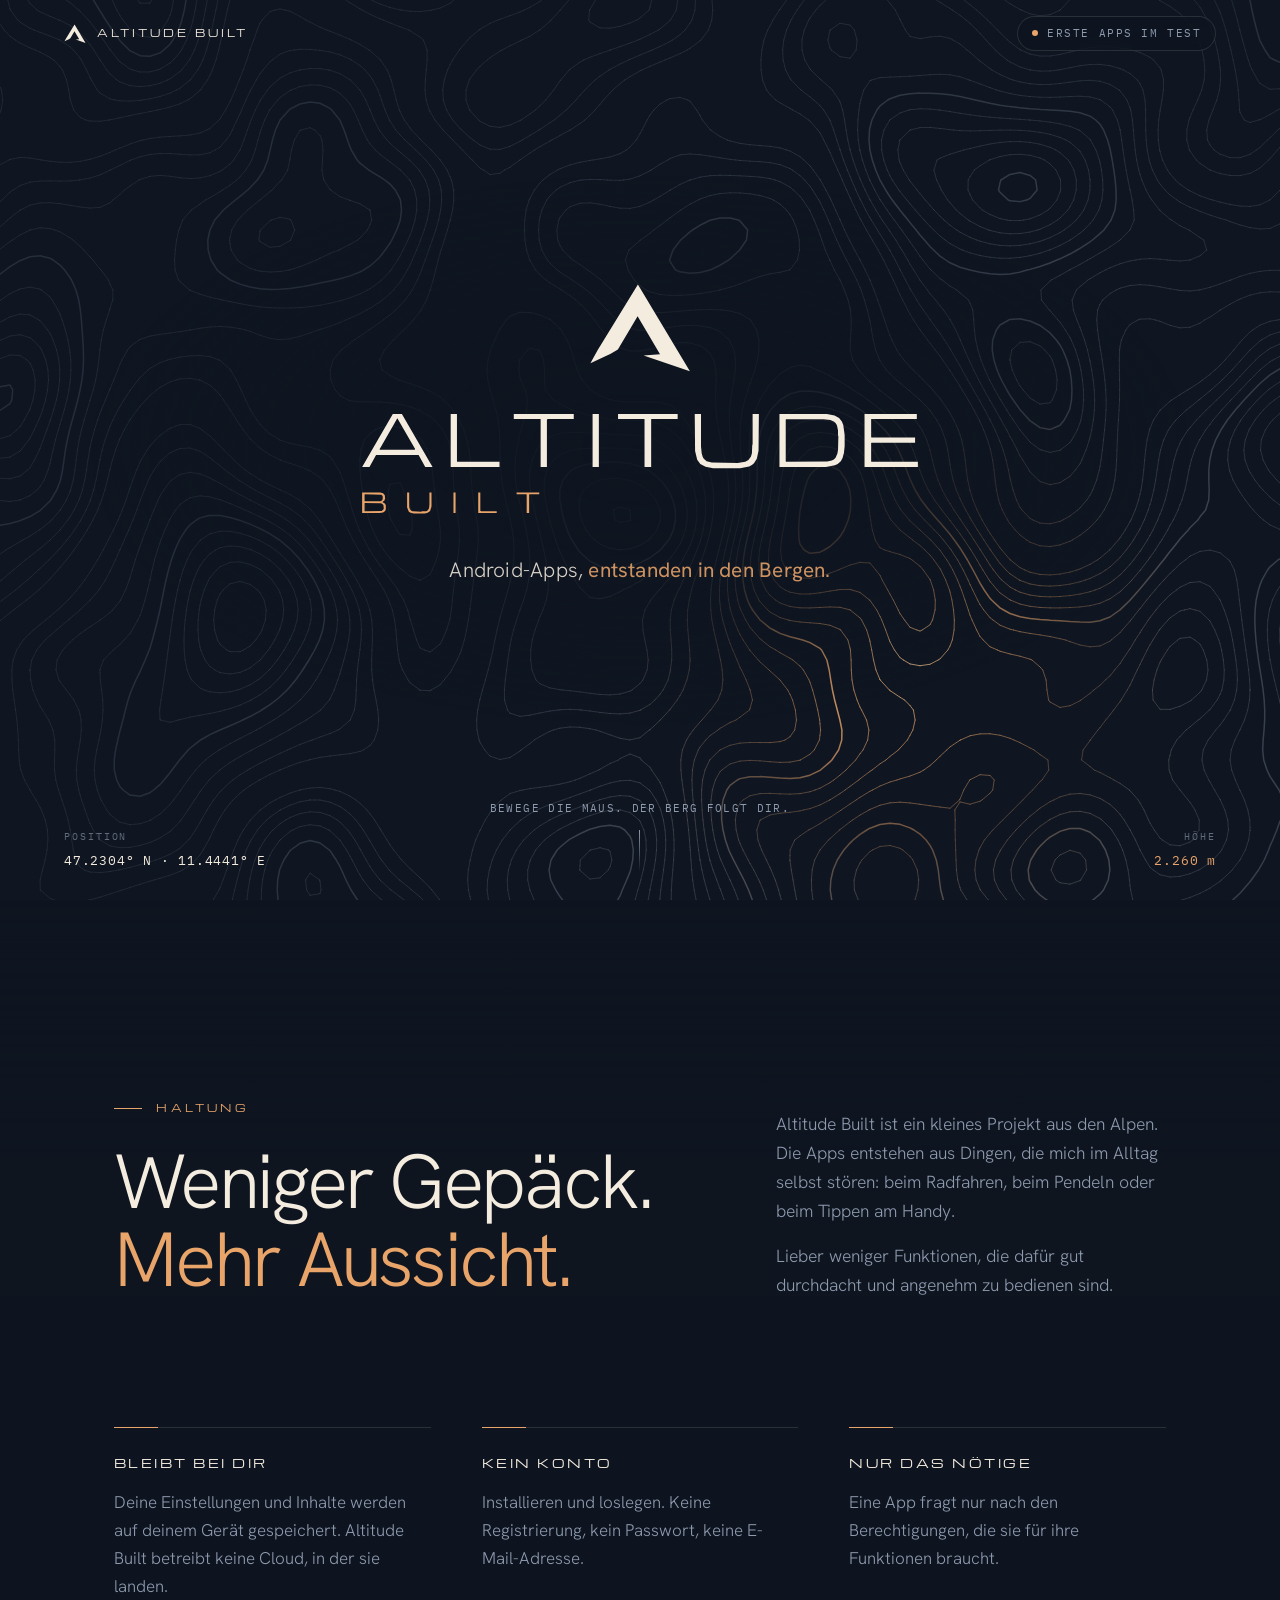
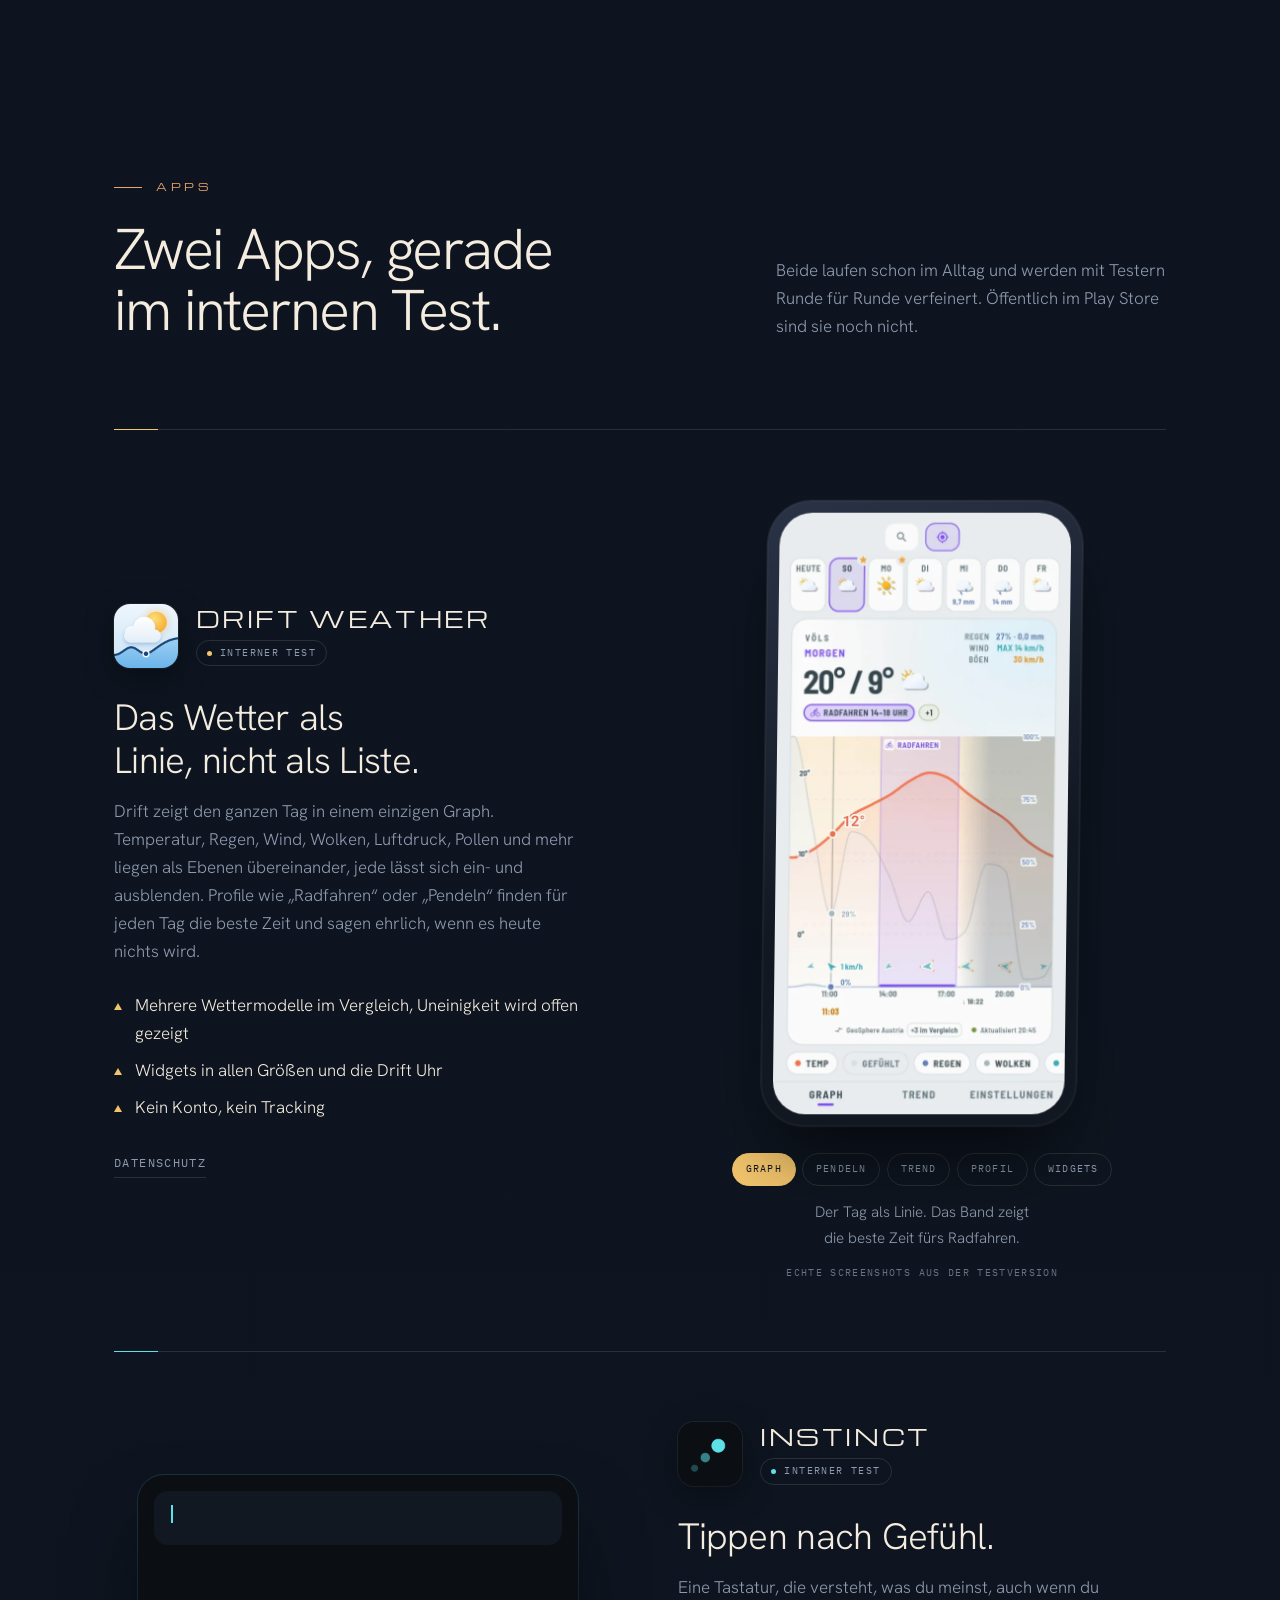
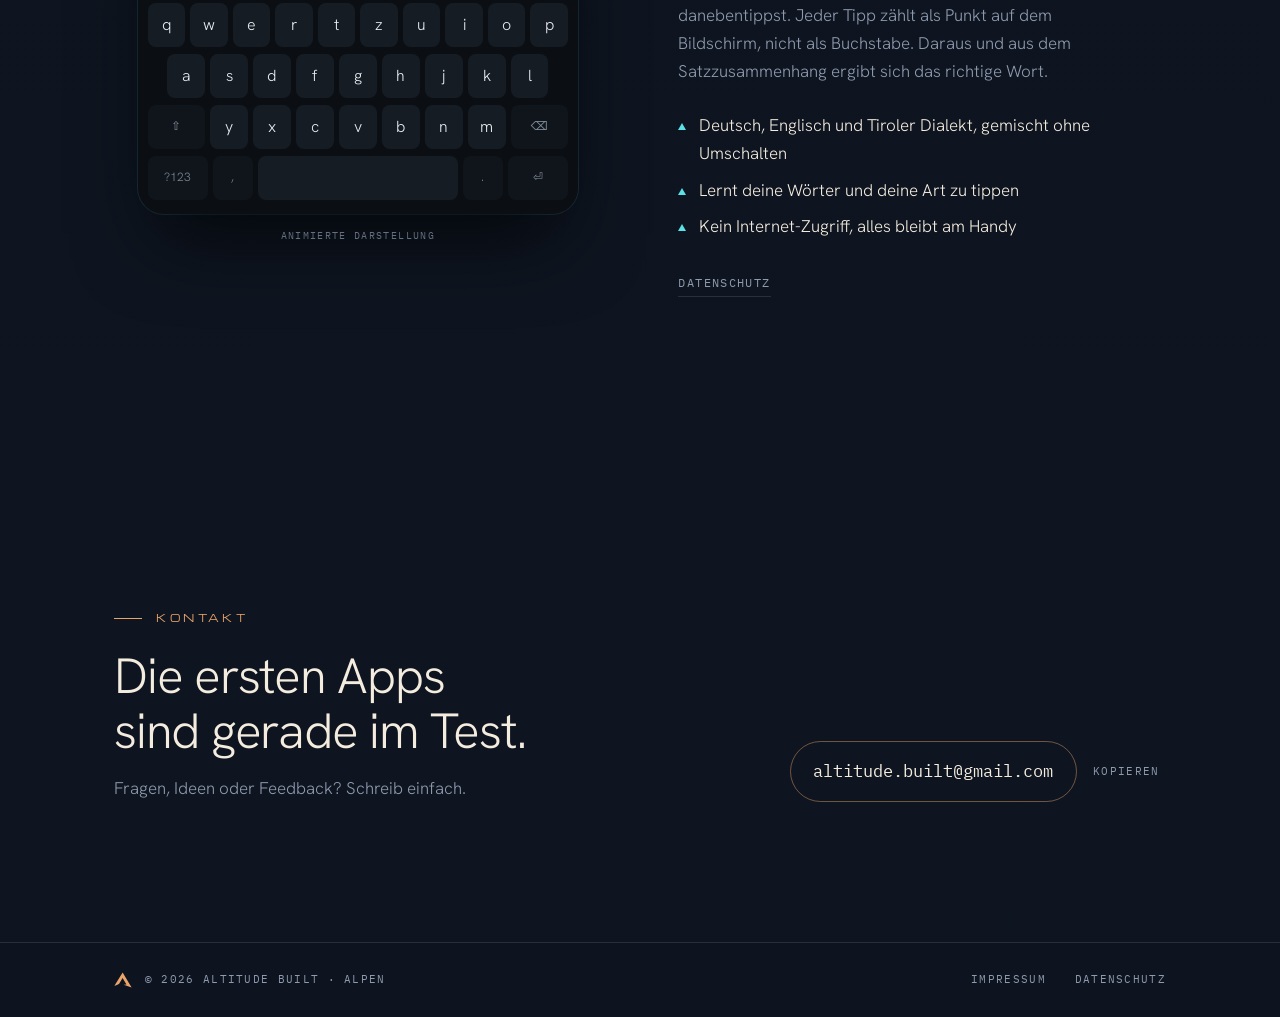
==== commit 52806638: "Hero: „Android-Apps, entstanden in den Bergen.“ Co-Authored-By: Claude Opus 5.5 <noreply@anthropic.c" ====
--- a/index.html
+++ b/index.html
@@ -4,10 +4,10 @@
 <meta charset="UTF-8">
 <meta name="viewport" content="width=device-width, initial-scale=1.0, viewport-fit=cover">
 <title>Altitude Built</title>
-<meta name="description" content="Android-Apps aus den Alpen. Ohne Konto, mit möglichst wenig Berechtigungen.">
+<meta name="description" content="Android-Apps, entstanden in den Bergen. Ohne Konto, mit möglichst wenig Berechtigungen.">
 <meta name="theme-color" content="#0E1520">
 <meta property="og:title" content="Altitude Built">
-<meta property="og:description" content="Android-Apps aus den Alpen.">
+<meta property="og:description" content="Android-Apps, entstanden in den Bergen.">
 <meta property="og:image" content="https://altitude-built.github.io/og-image.jpg">
 <meta property="og:type" content="website">
 <link rel="icon" type="image/png" href="Altitude-Built_Zeichen_512.png">
@@ -262,7 +262,7 @@
         <path class="w-cream" fill-rule="evenodd" d="M1295,178 1296,177 1403,177 1423,179 1434,184 1439,189 1442,195 1445,209 1445,224 1446,225 1445,265 1443,276 1438,287 1433,292 1427,295 1414,298 1296,299 1295,298ZM181,174 232,262 231,264 131,264 130,263ZM1521,162 1521,314 1674,314 1674,299 1541,299 1540,298 1540,245 1541,244 1666,244 1666,229 1541,229 1540,228 1540,177 1541,176 1671,176 1671,162ZM1277,162 1277,314 1410,314 1436,309 1444,305 1453,297 1458,288 1462,273 1464,254 1464,222 1460,193 1456,183 1448,173 1435,166 1413,162ZM1034,162 1035,268 1041,293 1050,305 1065,313 1087,317 1164,317 1190,312 1198,308 1204,303 1212,290 1217,267 1218,162 1200,162 1200,249 1199,250 1198,274 1195,284 1188,294 1179,299 1157,302 1083,301 1068,297 1060,290 1057,285 1054,275 1052,255 1052,162ZM814,162 814,176 889,176 890,177 890,314 909,314 909,177 910,176 985,176 985,162ZM741,162 741,314 759,314 759,162ZM515,162 515,176 591,176 592,177 592,314 610,314 610,178 612,176 687,176 687,162ZM334,162 334,314 474,314 474,299 353,299 352,298 352,162ZM80,314 101,314 120,279 242,279 261,314 282,314 194,162 168,162Z"/>
         <path class="w-ember" fill-rule="evenodd" d="M87,418 88,417 134,418 137,419 141,423 142,433 141,436 136,440 88,441 87,440ZM87,393 88,392 135,393 139,397 139,406 135,411 132,412 88,412 87,411ZM523,387 523,392 551,392 552,393 552,446 559,446 559,393 560,392 588,392 588,387ZM413,387 413,446 466,446 466,441 421,441 419,439 419,387ZM342,387 342,446 348,446 348,387ZM209,387 209,430 214,442 219,445 228,447 260,447 268,445 275,440 279,427 279,387 273,387 273,421 272,431 270,436 266,440 263,441 251,441 250,442 225,441 222,440 217,435 215,428 215,387ZM80,387 80,446 130,446 140,444 146,440 148,435 148,424 146,419 138,414 144,410 146,404 145,395 140,389 132,387Z"/>
       </svg>
-      <p class="tagline">Android-Apps <b>aus den Alpen.</b></p>
+      <p class="tagline">Android-Apps, <b>entstanden in den Bergen.</b></p>
     </div>
 
     <div class="hud" aria-hidden="true">
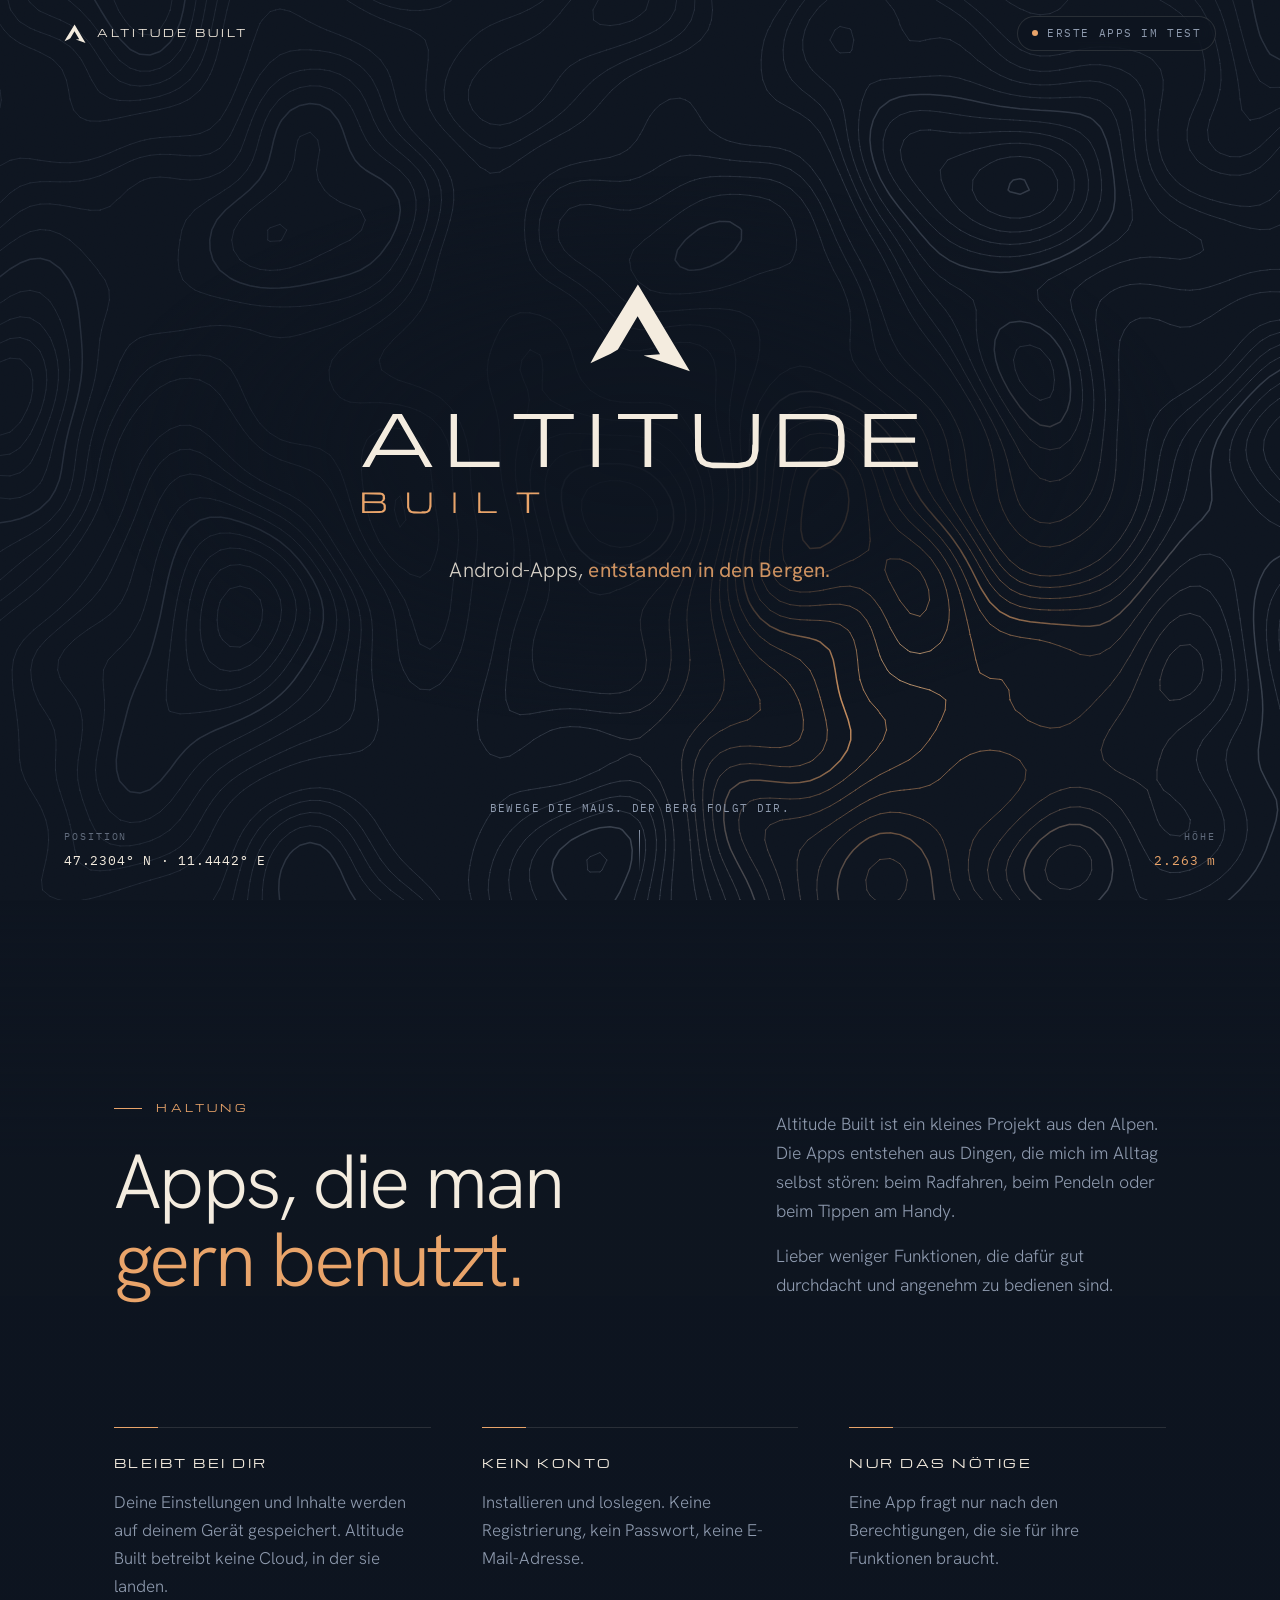
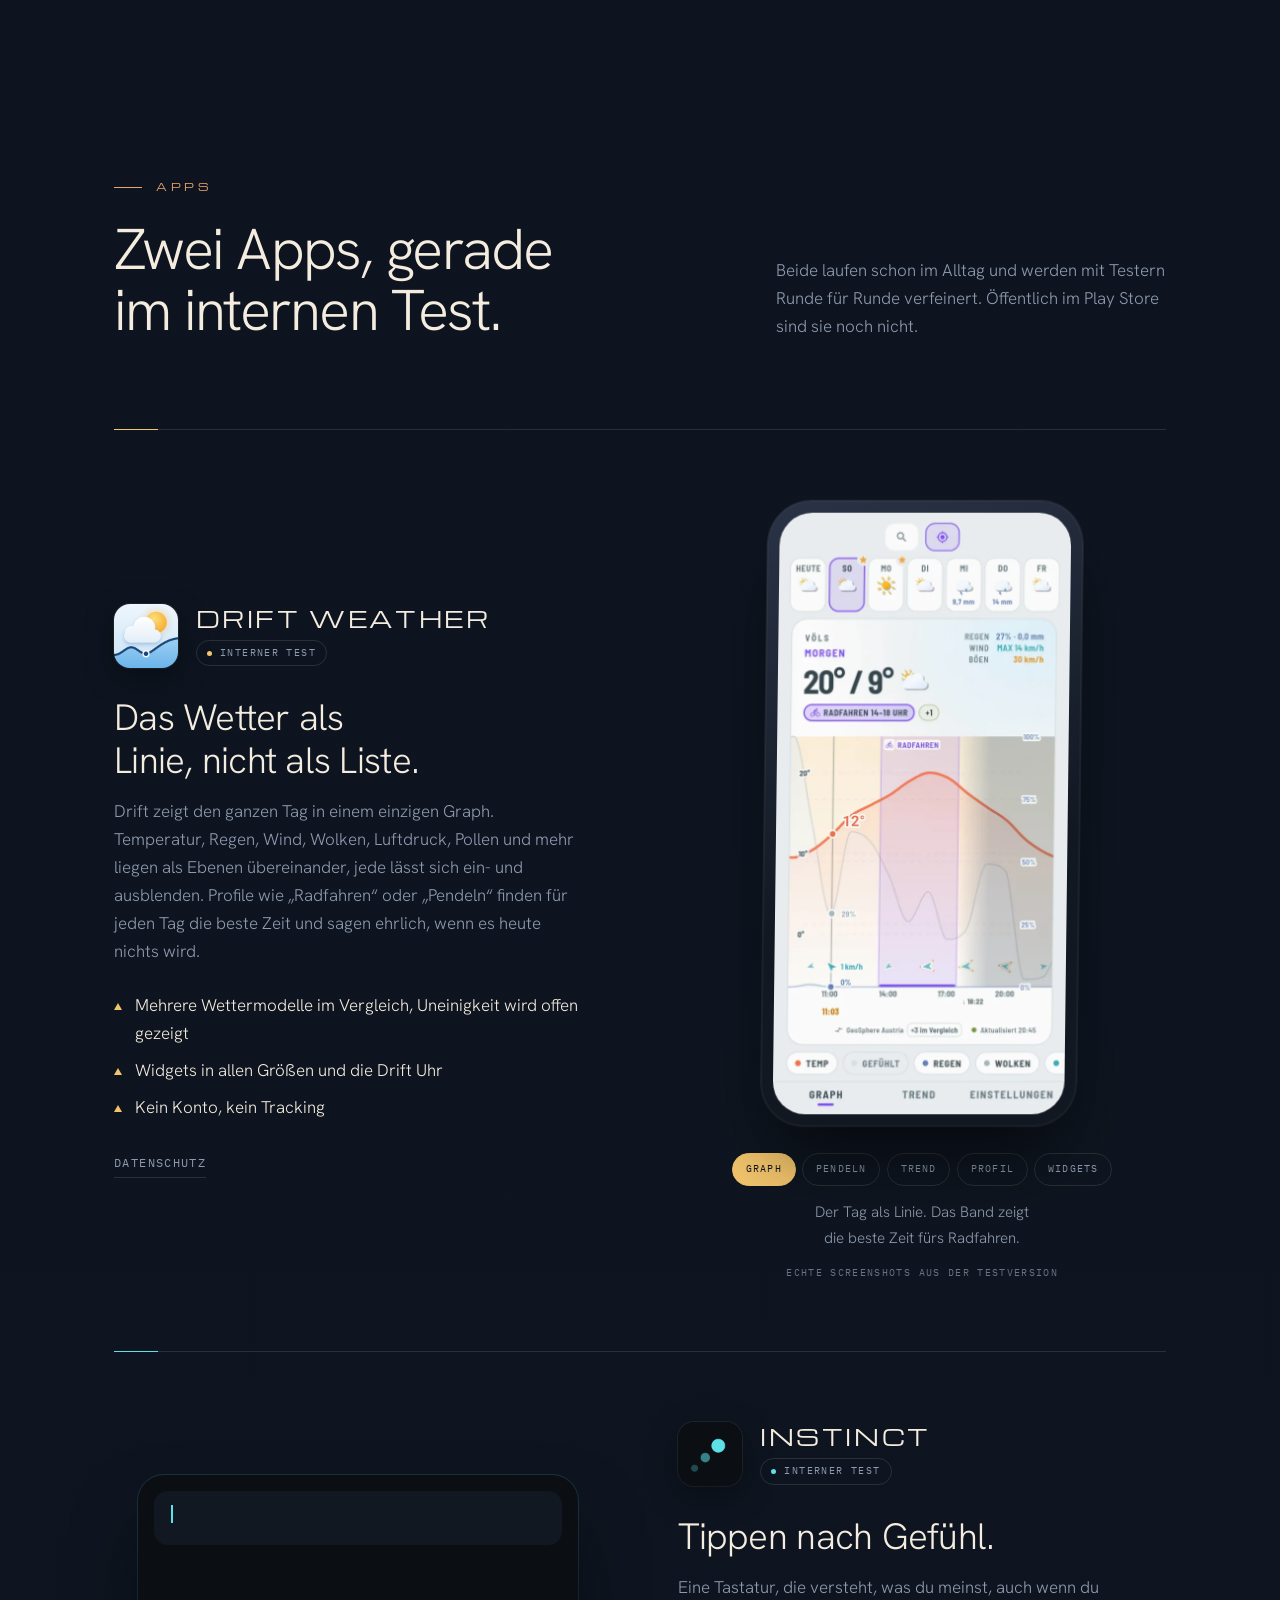
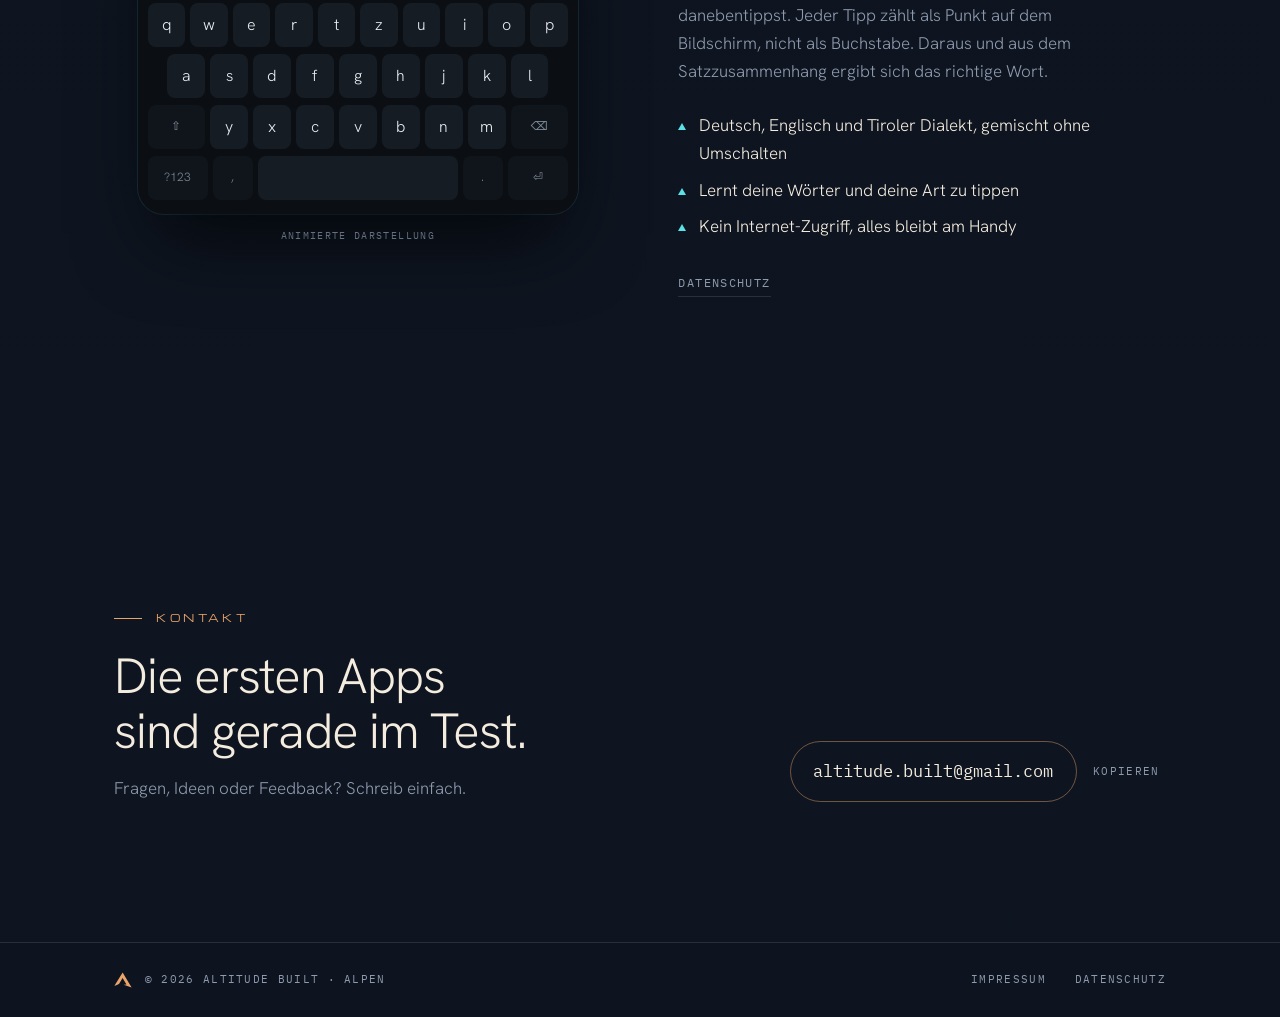
==== commit cc09dd57: "Haltung: Überschrift „Apps, die man gern benutzt.“ Co-Authored-By: Claude Opus 5.5 <noreply@anthropi" ====
--- a/index.html
+++ b/index.html
@@ -276,7 +276,7 @@
     <section class="wrap ethos">
       <div>
         <div class="eyebrow">Haltung</div>
-        <h2>Weniger Gepäck.<br><em>Mehr Aussicht.</em></h2>
+        <h2>Apps, die man<br><em>gern benutzt.</em></h2>
       </div>
       <div>
         <p>Altitude Built ist ein kleines Projekt aus den Alpen. Die Apps entstehen aus Dingen, die mich im Alltag selbst stören: beim Radfahren, beim Pendeln oder beim Tippen am Handy.</p>
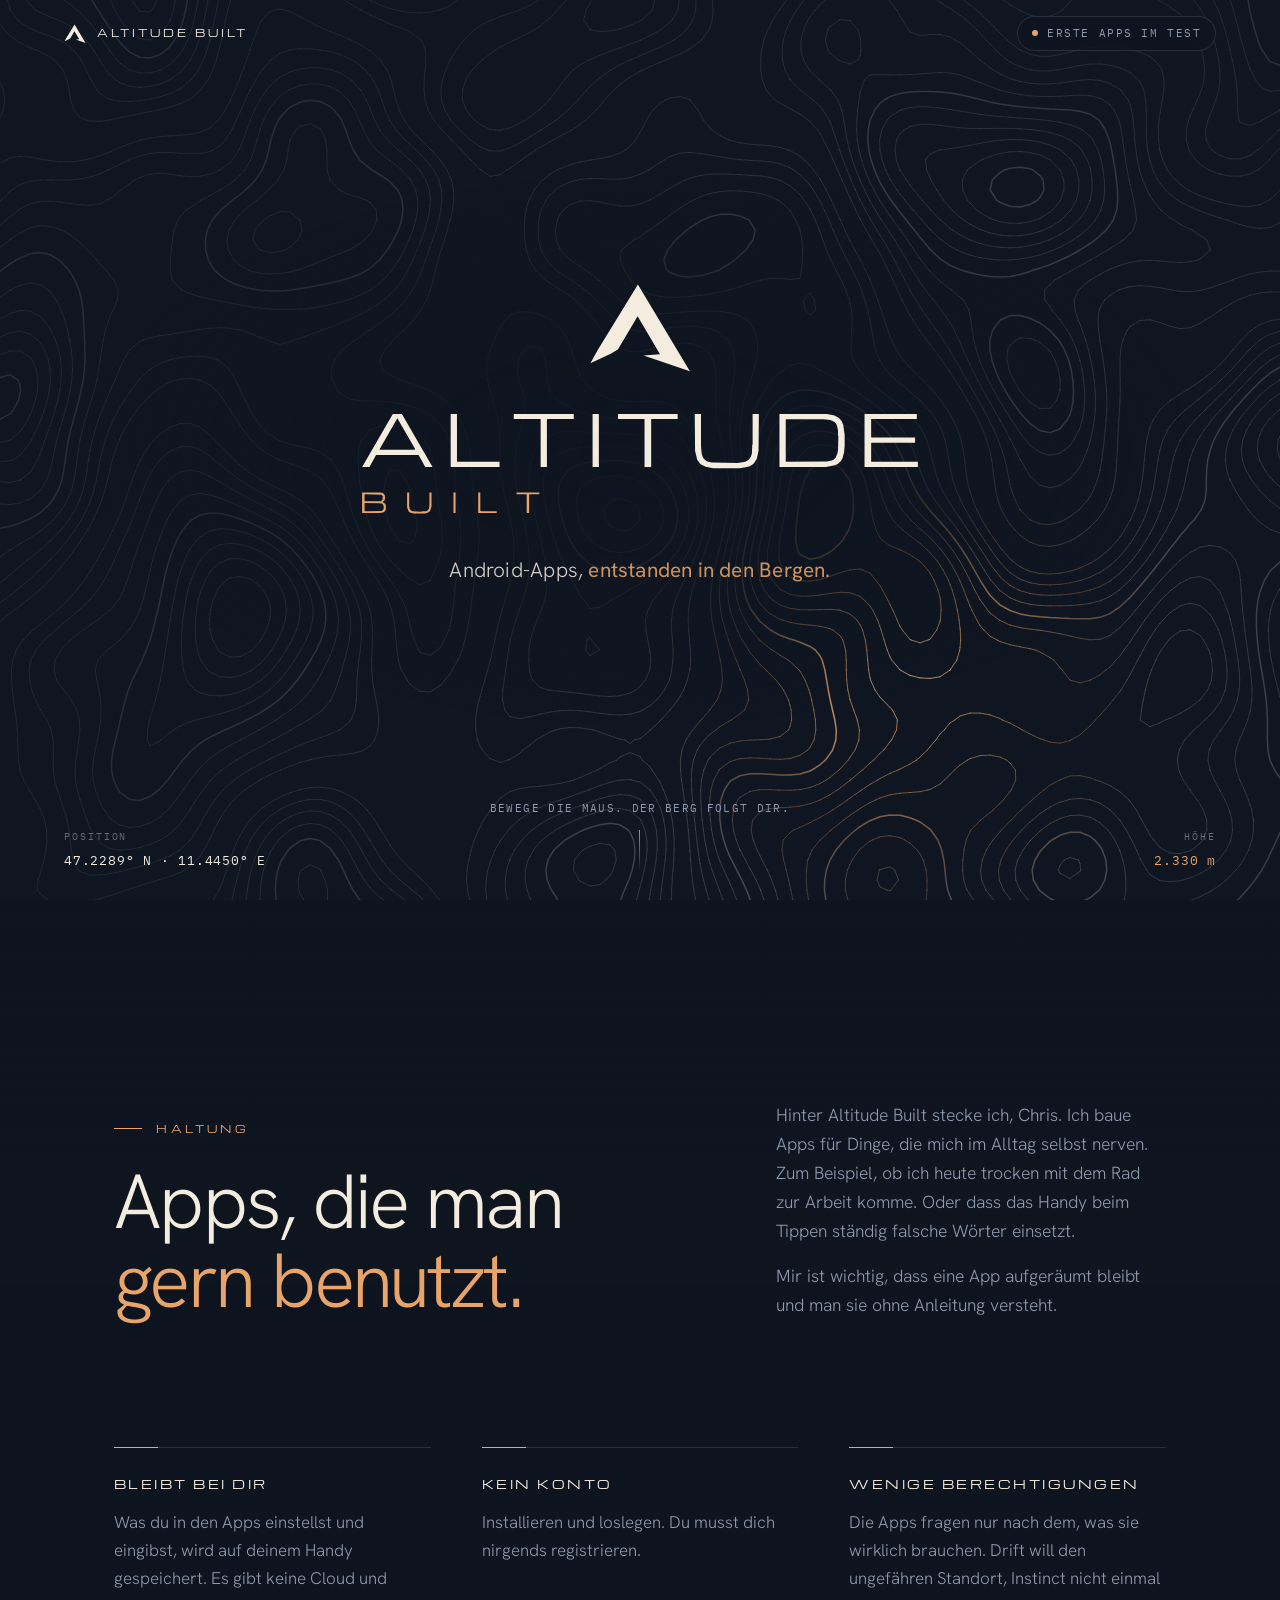
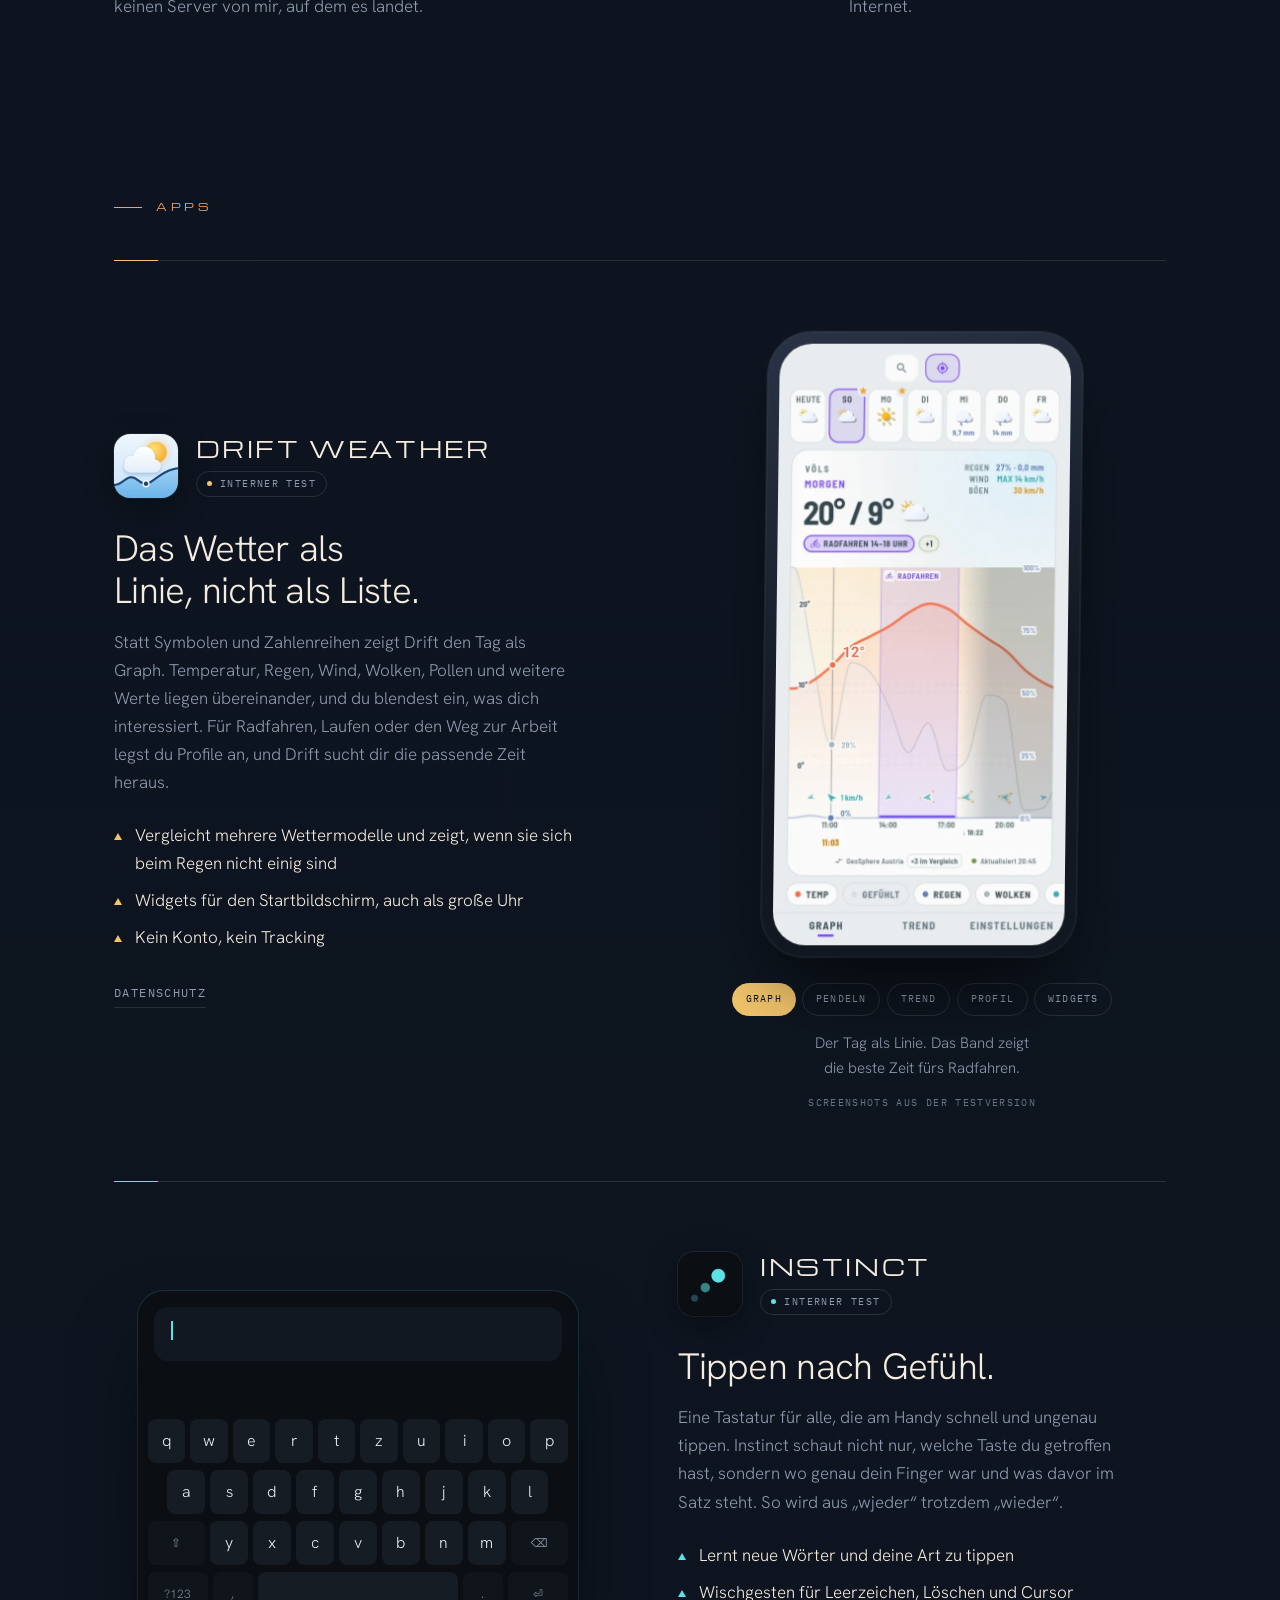
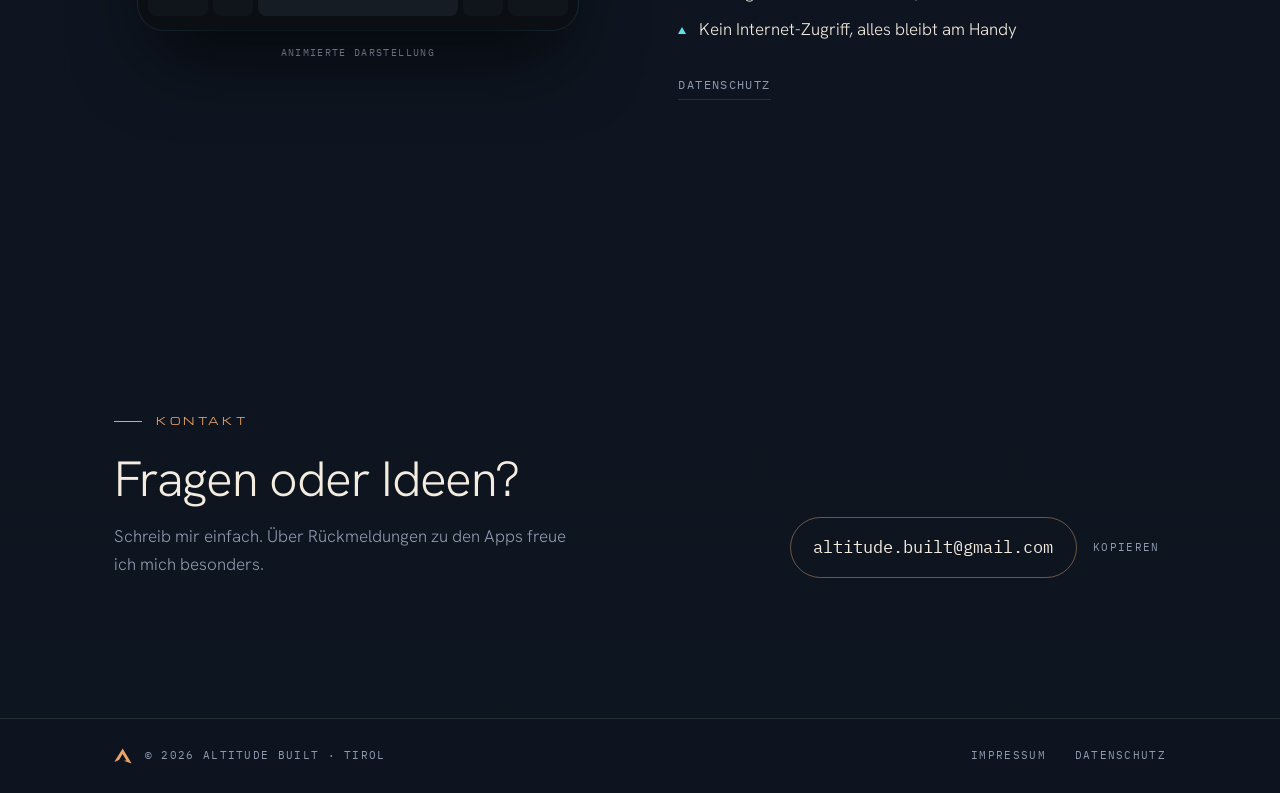
==== commit 80a37287: "Texte überarbeitet: schlichter, persönlicher, ohne Werbesprech - Apps-Einleitung entfernt, Abschnitt" ====
--- a/index.html
+++ b/index.html
@@ -157,7 +157,9 @@
 
 
 /* ---------- Apps ---------- */
-.apps{padding-block:0 clamp(100px,13vw,170px)}
+.apps{padding-block:0 clamp(100px,13vw,170px);scroll-margin-top:90px}
+.app{scroll-margin-top:70px}
+.apps-eyebrow{margin-bottom:clamp(28px,4vw,44px)}
 .apps-head{display:grid;grid-template-columns:minmax(0,1.5fr) minmax(0,1fr);gap:clamp(32px,6vw,96px);align-items:end;margin-bottom:clamp(48px,7vw,90px)}
 .apps-head h2{margin-top:1.4rem;font-weight:300;font-size:clamp(2.1rem,4.6vw,3.6rem);line-height:1.06;letter-spacing:-.03em;text-wrap:balance}
 .apps-head p{color:var(--mist);max-width:40ch}
@@ -279,35 +281,29 @@
         <h2>Apps, die man<br><em>gern benutzt.</em></h2>
       </div>
       <div>
-        <p>Altitude Built ist ein kleines Projekt aus den Alpen. Die Apps entstehen aus Dingen, die mich im Alltag selbst stören: beim Radfahren, beim Pendeln oder beim Tippen am Handy.</p>
-        <p>Lieber weniger Funktionen, die dafür gut durchdacht und angenehm zu bedienen sind.</p>
+        <p>Hinter Altitude Built stecke ich, Chris. Ich baue Apps für Dinge, die mich im Alltag selbst nerven. Zum Beispiel, ob ich heute trocken mit dem Rad zur Arbeit komme. Oder dass das Handy beim Tippen ständig falsche Wörter einsetzt.</p>
+        <p>Mir ist wichtig, dass eine App aufgeräumt bleibt und man sie ohne Anleitung versteht.</p>
       </div>
     </section>
 
     <section class="wrap principles" aria-label="Grundsätze">
       <article class="pr">
         <h3>Bleibt bei dir</h3>
-        <p>Deine Einstellungen und Inhalte werden auf deinem Gerät gespeichert. Altitude Built betreibt keine Cloud, in der sie landen.</p>
+        <p>Was du in den Apps einstellst und eingibst, wird auf deinem Handy gespeichert. Es gibt keine Cloud und keinen Server von mir, auf dem es landet.</p>
       </article>
       <article class="pr">
         <h3>Kein Konto</h3>
-        <p>Installieren und loslegen. Keine Registrierung, kein Passwort, keine E-Mail-Adresse.</p>
+        <p>Installieren und loslegen. Du musst dich nirgends registrieren.</p>
       </article>
       <article class="pr">
-        <h3>Nur das Nötige</h3>
-        <p>Eine App fragt nur nach den Berechtigungen, die sie für ihre Funktionen braucht.</p>
+        <h3>Wenige Berechtigungen</h3>
+        <p>Die Apps fragen nur nach dem, was sie wirklich brauchen. Drift will den ungefähren Standort, Instinct nicht einmal Internet.</p>
       </article>
     </section>
 
 
     <section class="wrap apps" id="apps" aria-label="Apps">
-      <div class="apps-head">
-        <div>
-          <div class="eyebrow">Apps</div>
-          <h2>Zwei Apps, gerade im internen Test.</h2>
-        </div>
-        <p>Beide laufen schon im Alltag und werden mit Testern Runde für Runde verfeinert. Öffentlich im Play Store sind sie noch nicht.</p>
-      </div>
+      <div class="eyebrow apps-eyebrow">Apps</div>
 
       <article class="app app-drift" id="drift">
         <div class="app-copy">
@@ -316,10 +312,10 @@
             <div><h3>Drift Weather</h3><span class="chip">Interner Test</span></div>
           </div>
           <p class="app-claim">Das Wetter als Linie, nicht als Liste.</p>
-          <p>Drift zeigt den ganzen Tag in einem einzigen Graph. Temperatur, Regen, Wind, Wolken, Luftdruck, Pollen und mehr liegen als Ebenen übereinander, jede lässt sich ein- und ausblenden. Profile wie „Radfahren“ oder „Pendeln“ finden für jeden Tag die beste Zeit und sagen ehrlich, wenn es heute nichts wird.</p>
+          <p>Statt Symbolen und Zahlenreihen zeigt Drift den Tag als Graph. Temperatur, Regen, Wind, Wolken, Pollen und weitere Werte liegen übereinander, und du blendest ein, was dich interessiert. Für Radfahren, Laufen oder den Weg zur Arbeit legst du Profile an, und Drift sucht dir die passende Zeit heraus.</p>
           <ul class="facts">
-            <li>Mehrere Wettermodelle im Vergleich, Uneinigkeit wird offen gezeigt</li>
-            <li>Widgets in allen Größen und die Drift Uhr</li>
+            <li>Vergleicht mehrere Wettermodelle und zeigt, wenn sie sich beim Regen nicht einig sind</li>
+            <li>Widgets für den Startbildschirm, auch als große Uhr</li>
             <li>Kein Konto, kein Tracking</li>
           </ul>
           <div class="app-links"><a href="drift/datenschutz/">Datenschutz</a></div>
@@ -343,7 +339,7 @@
               <button type="button" role="tab" id="dtab-widgets" aria-selected="false" data-i="4" data-cap="Drift Uhr und Wetter-Widget mit Regen-Radar.">Widgets</button>
             </div>
             <p class="shots-cap" id="driftCap" aria-live="polite">Der Tag als Linie. Das Band zeigt die beste Zeit fürs Radfahren.</p>
-            <span class="demo-note">Echte Screenshots aus der Testversion</span>
+            <span class="demo-note">Screenshots aus der Testversion</span>
           </div>
         </div>
       </article>
@@ -365,10 +361,10 @@
             <div><h3>Instinct</h3><span class="chip">Interner Test</span></div>
           </div>
           <p class="app-claim">Tippen nach Gefühl.</p>
-          <p>Eine Tastatur, die versteht, was du meinst, auch wenn du danebentippst. Jeder Tipp zählt als Punkt auf dem Bildschirm, nicht als Buchstabe. Daraus und aus dem Satzzusammenhang ergibt sich das richtige Wort.</p>
+          <p>Eine Tastatur für alle, die am Handy schnell und ungenau tippen. Instinct schaut nicht nur, welche Taste du getroffen hast, sondern wo genau dein Finger war und was davor im Satz steht. So wird aus „wjeder“ trotzdem „wieder“.</p>
           <ul class="facts">
-            <li>Deutsch, Englisch und Tiroler Dialekt, gemischt ohne Umschalten</li>
-            <li>Lernt deine Wörter und deine Art zu tippen</li>
+            <li>Lernt neue Wörter und deine Art zu tippen</li>
+            <li>Wischgesten für Leerzeichen, Löschen und Cursor</li>
             <li>Kein Internet-Zugriff, alles bleibt am Handy</li>
           </ul>
           <div class="app-links"><a href="instinct/datenschutz/">Datenschutz</a></div>
@@ -379,8 +375,8 @@
     <section class="wrap contact">
       <div>
         <div class="eyebrow">Kontakt</div>
-        <h2>Die ersten Apps sind gerade im Test.</h2>
-        <p>Fragen, Ideen oder Feedback? Schreib einfach.</p>
+        <h2>Fragen oder Ideen?</h2>
+        <p>Schreib mir einfach. Über Rückmeldungen zu den Apps freue ich mich besonders.</p>
       </div>
       <div class="mail">
         <a href="mailto:altitude.built@gmail.com" id="mail">altitude.built@gmail.com</a>
@@ -394,7 +390,7 @@
   <div class="wrap">
     <div class="fb">
       <svg viewBox="84 110 348 306" aria-hidden="true"><path fill="#E9A46A" d="M251,118 L116,338 L92,382 L160,350 L184,336 L250,225 L325,352 L270,356 L425,409Z"/></svg>
-      <span>© 2026 Altitude Built · Alpen</span>
+      <span>© 2026 Altitude Built · Tirol</span>
     </div>
     <nav aria-label="Rechtliches">
       <a href="impressum.html">Impressum</a>
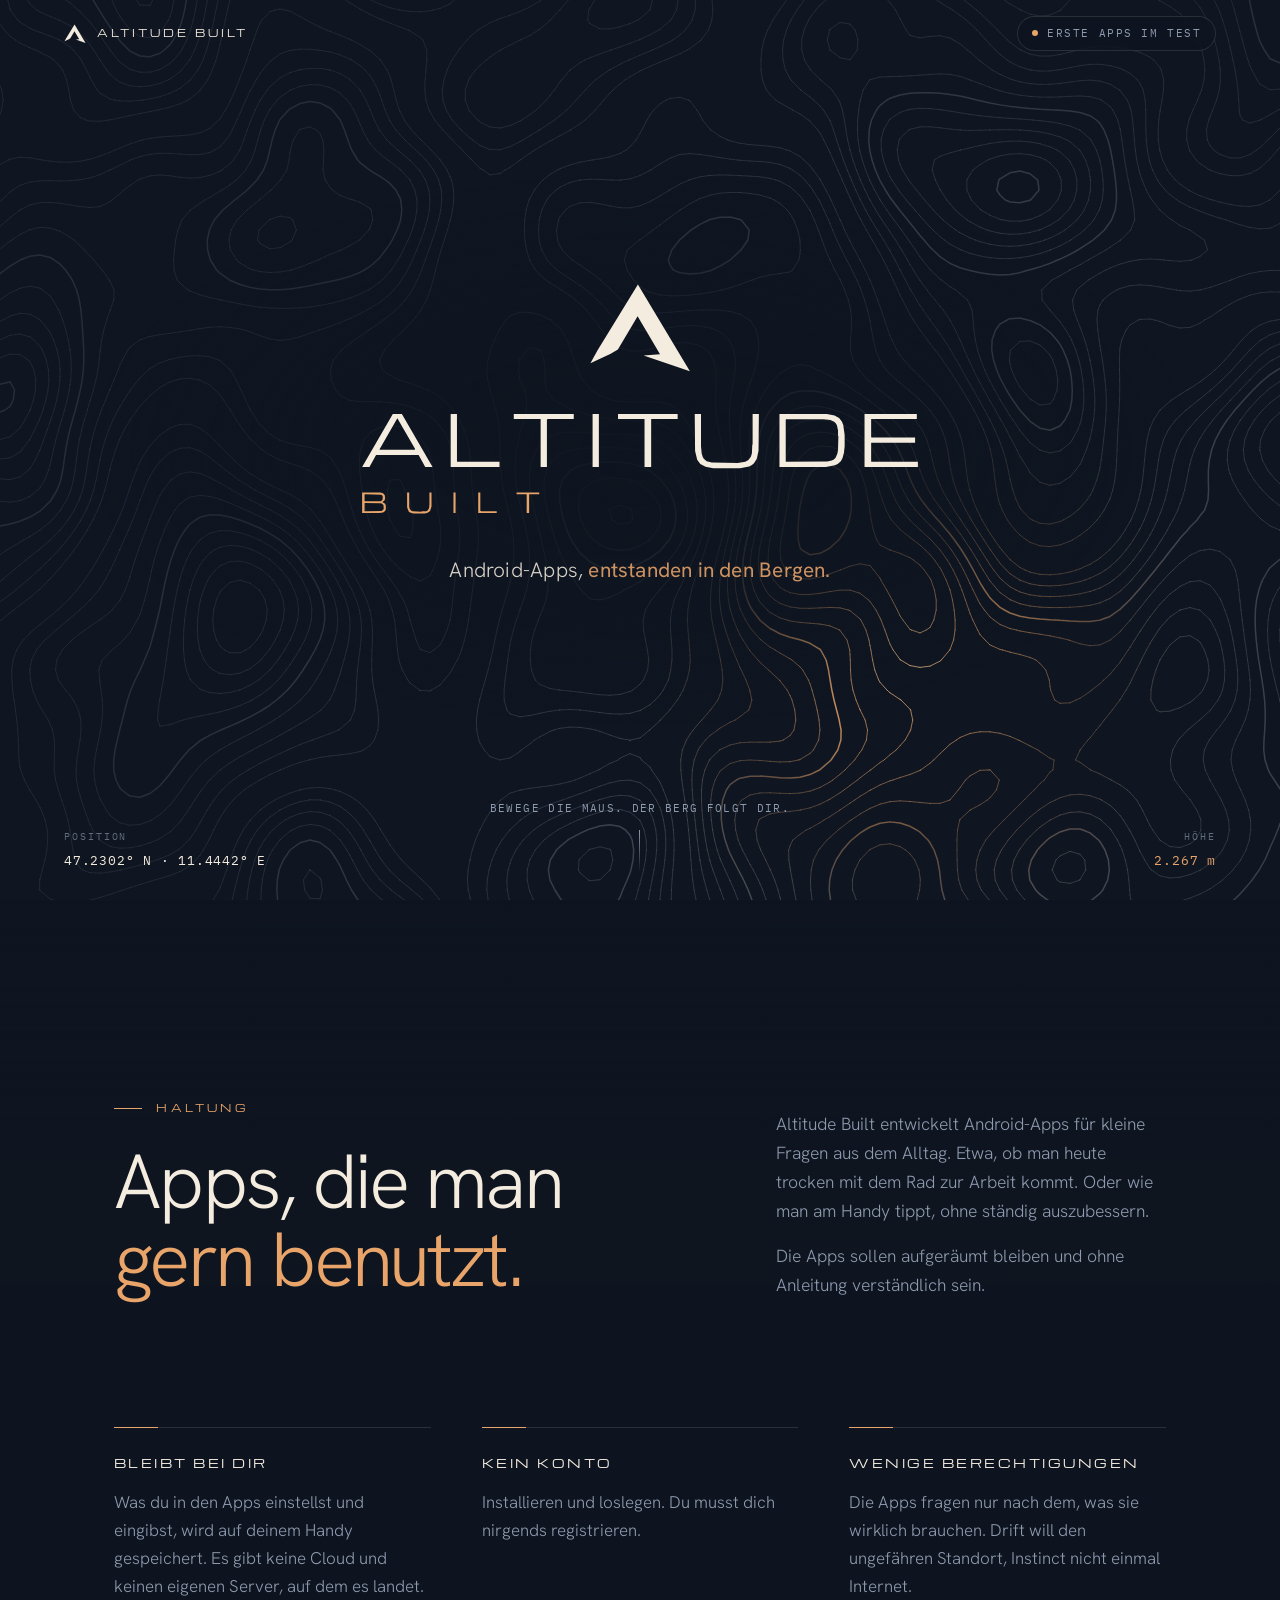
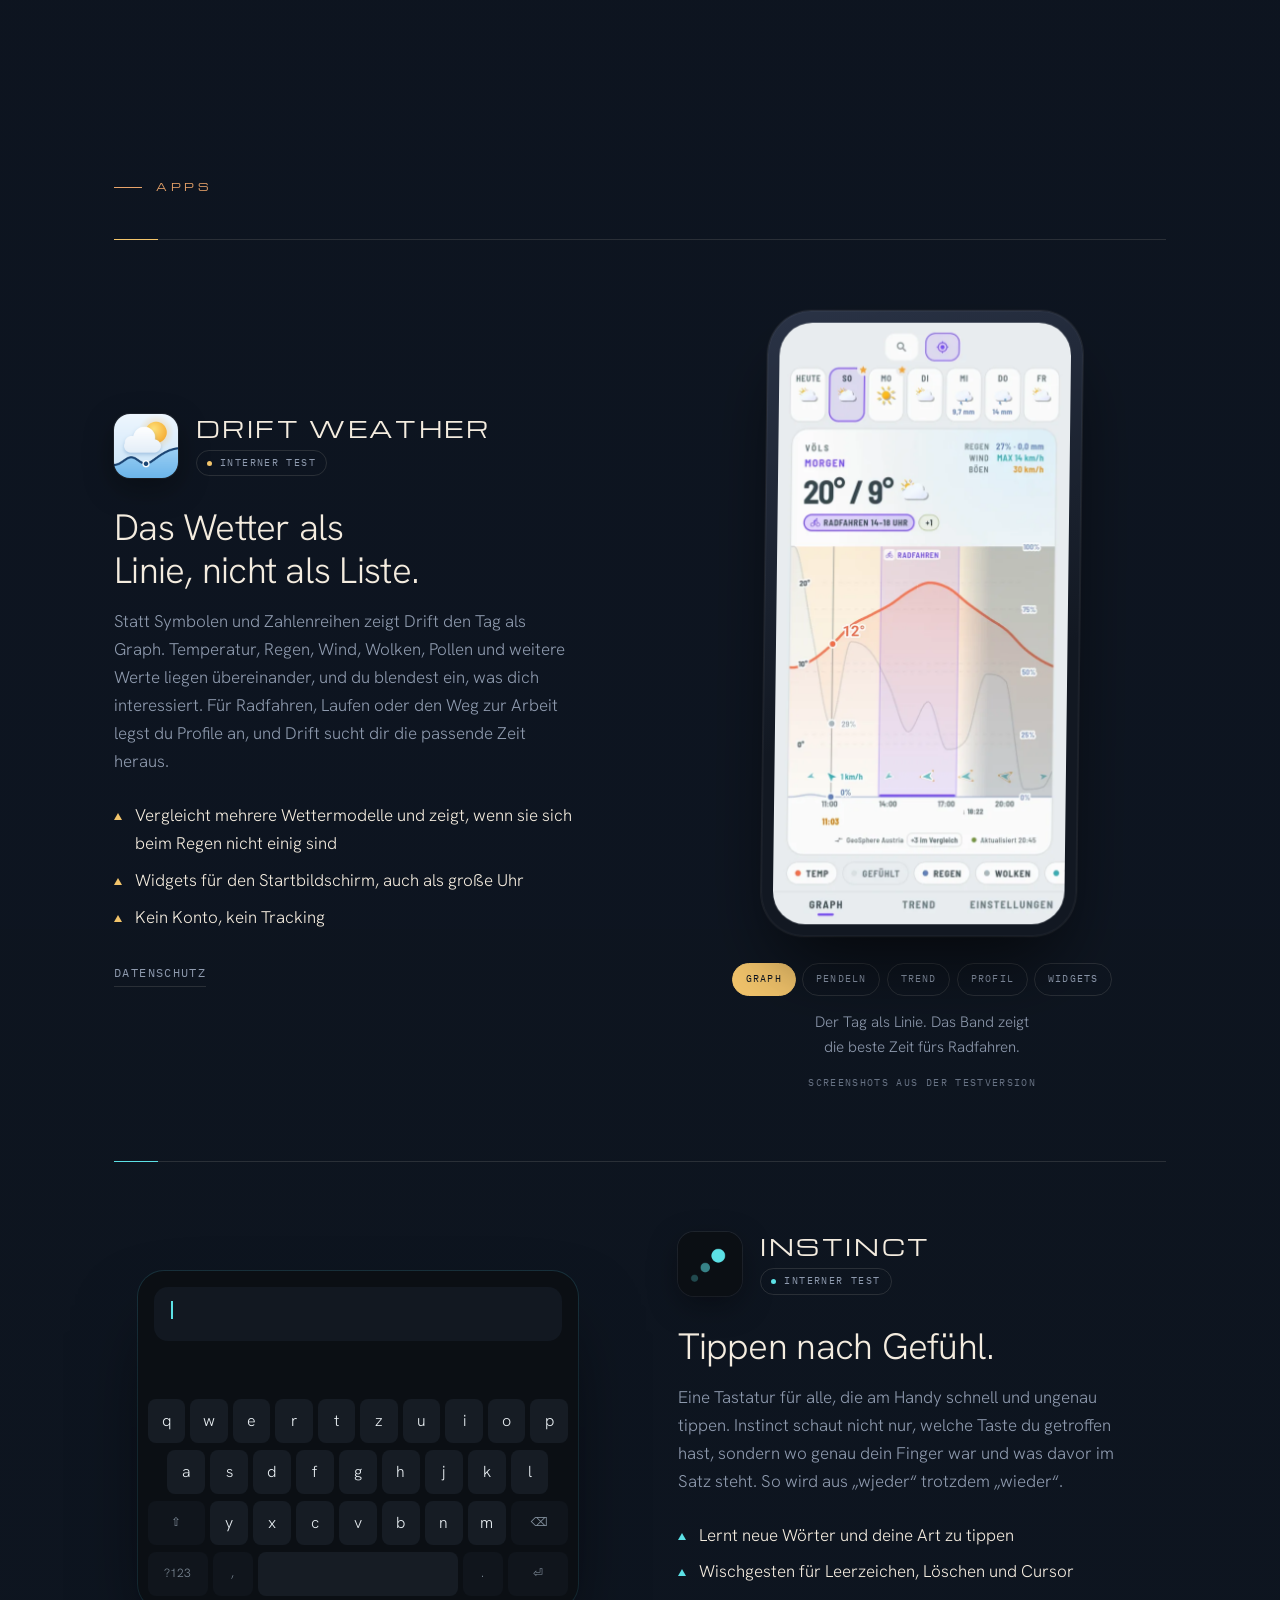
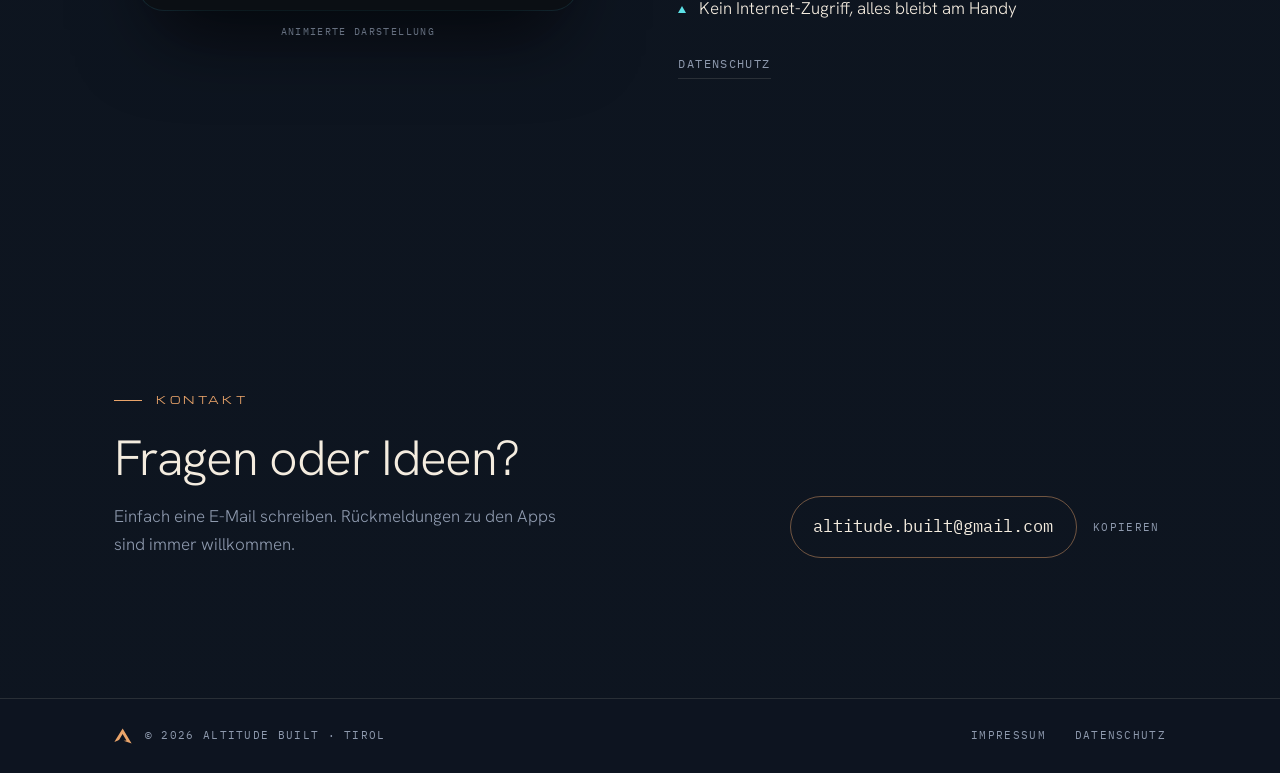
==== commit 8fcdad64: "Haltung ohne Namen und ohne Ich-Form Co-Authored-By: Claude Opus 5.5 <noreply@anthropic.com> Claude-" ====
--- a/index.html
+++ b/index.html
@@ -281,15 +281,15 @@
         <h2>Apps, die man<br><em>gern benutzt.</em></h2>
       </div>
       <div>
-        <p>Hinter Altitude Built stecke ich, Chris. Ich baue Apps für Dinge, die mich im Alltag selbst nerven. Zum Beispiel, ob ich heute trocken mit dem Rad zur Arbeit komme. Oder dass das Handy beim Tippen ständig falsche Wörter einsetzt.</p>
-        <p>Mir ist wichtig, dass eine App aufgeräumt bleibt und man sie ohne Anleitung versteht.</p>
+        <p>Altitude Built entwickelt Android-Apps für kleine Fragen aus dem Alltag. Etwa, ob man heute trocken mit dem Rad zur Arbeit kommt. Oder wie man am Handy tippt, ohne ständig auszubessern.</p>
+        <p>Die Apps sollen aufgeräumt bleiben und ohne Anleitung verständlich sein.</p>
       </div>
     </section>
 
     <section class="wrap principles" aria-label="Grundsätze">
       <article class="pr">
         <h3>Bleibt bei dir</h3>
-        <p>Was du in den Apps einstellst und eingibst, wird auf deinem Handy gespeichert. Es gibt keine Cloud und keinen Server von mir, auf dem es landet.</p>
+        <p>Was du in den Apps einstellst und eingibst, wird auf deinem Handy gespeichert. Es gibt keine Cloud und keinen eigenen Server, auf dem es landet.</p>
       </article>
       <article class="pr">
         <h3>Kein Konto</h3>
@@ -376,7 +376,7 @@
       <div>
         <div class="eyebrow">Kontakt</div>
         <h2>Fragen oder Ideen?</h2>
-        <p>Schreib mir einfach. Über Rückmeldungen zu den Apps freue ich mich besonders.</p>
+        <p>Einfach eine E-Mail schreiben. Rückmeldungen zu den Apps sind immer willkommen.</p>
       </div>
       <div class="mail">
         <a href="mailto:altitude.built@gmail.com" id="mail">altitude.built@gmail.com</a>
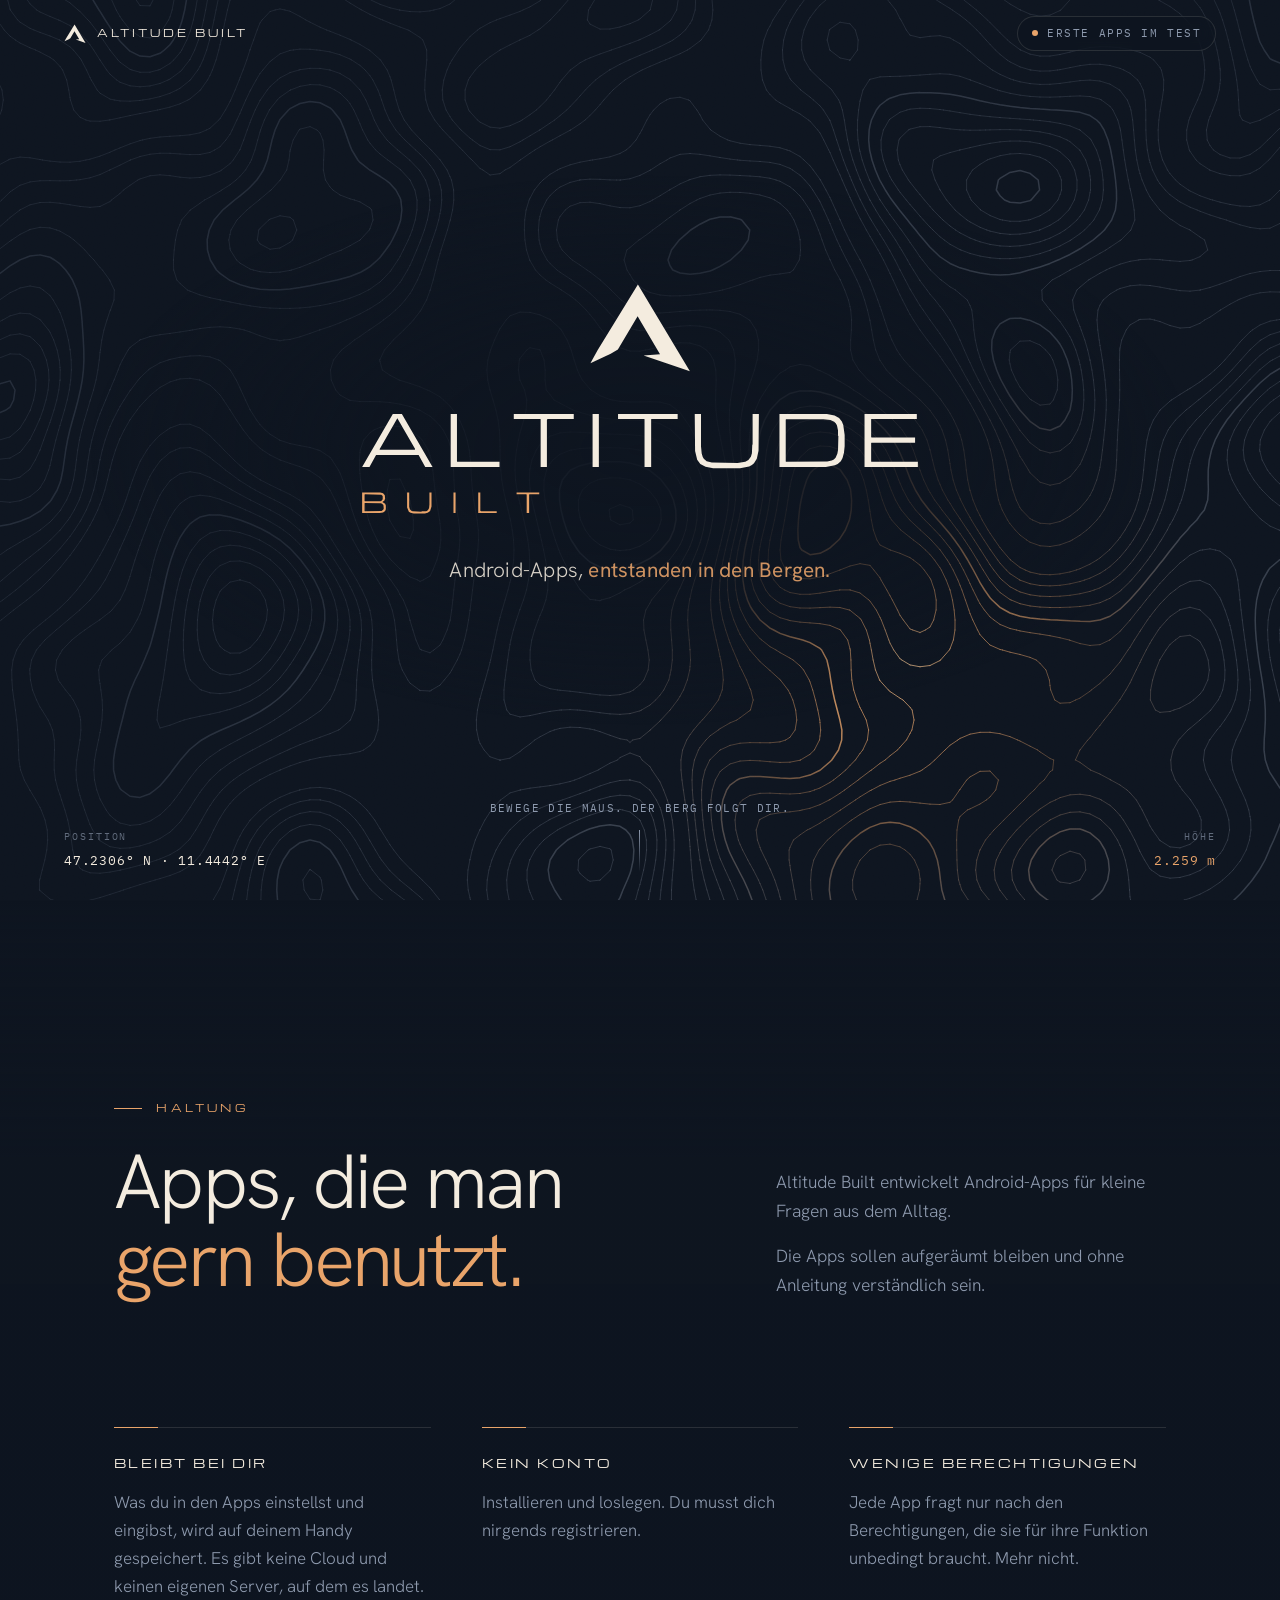
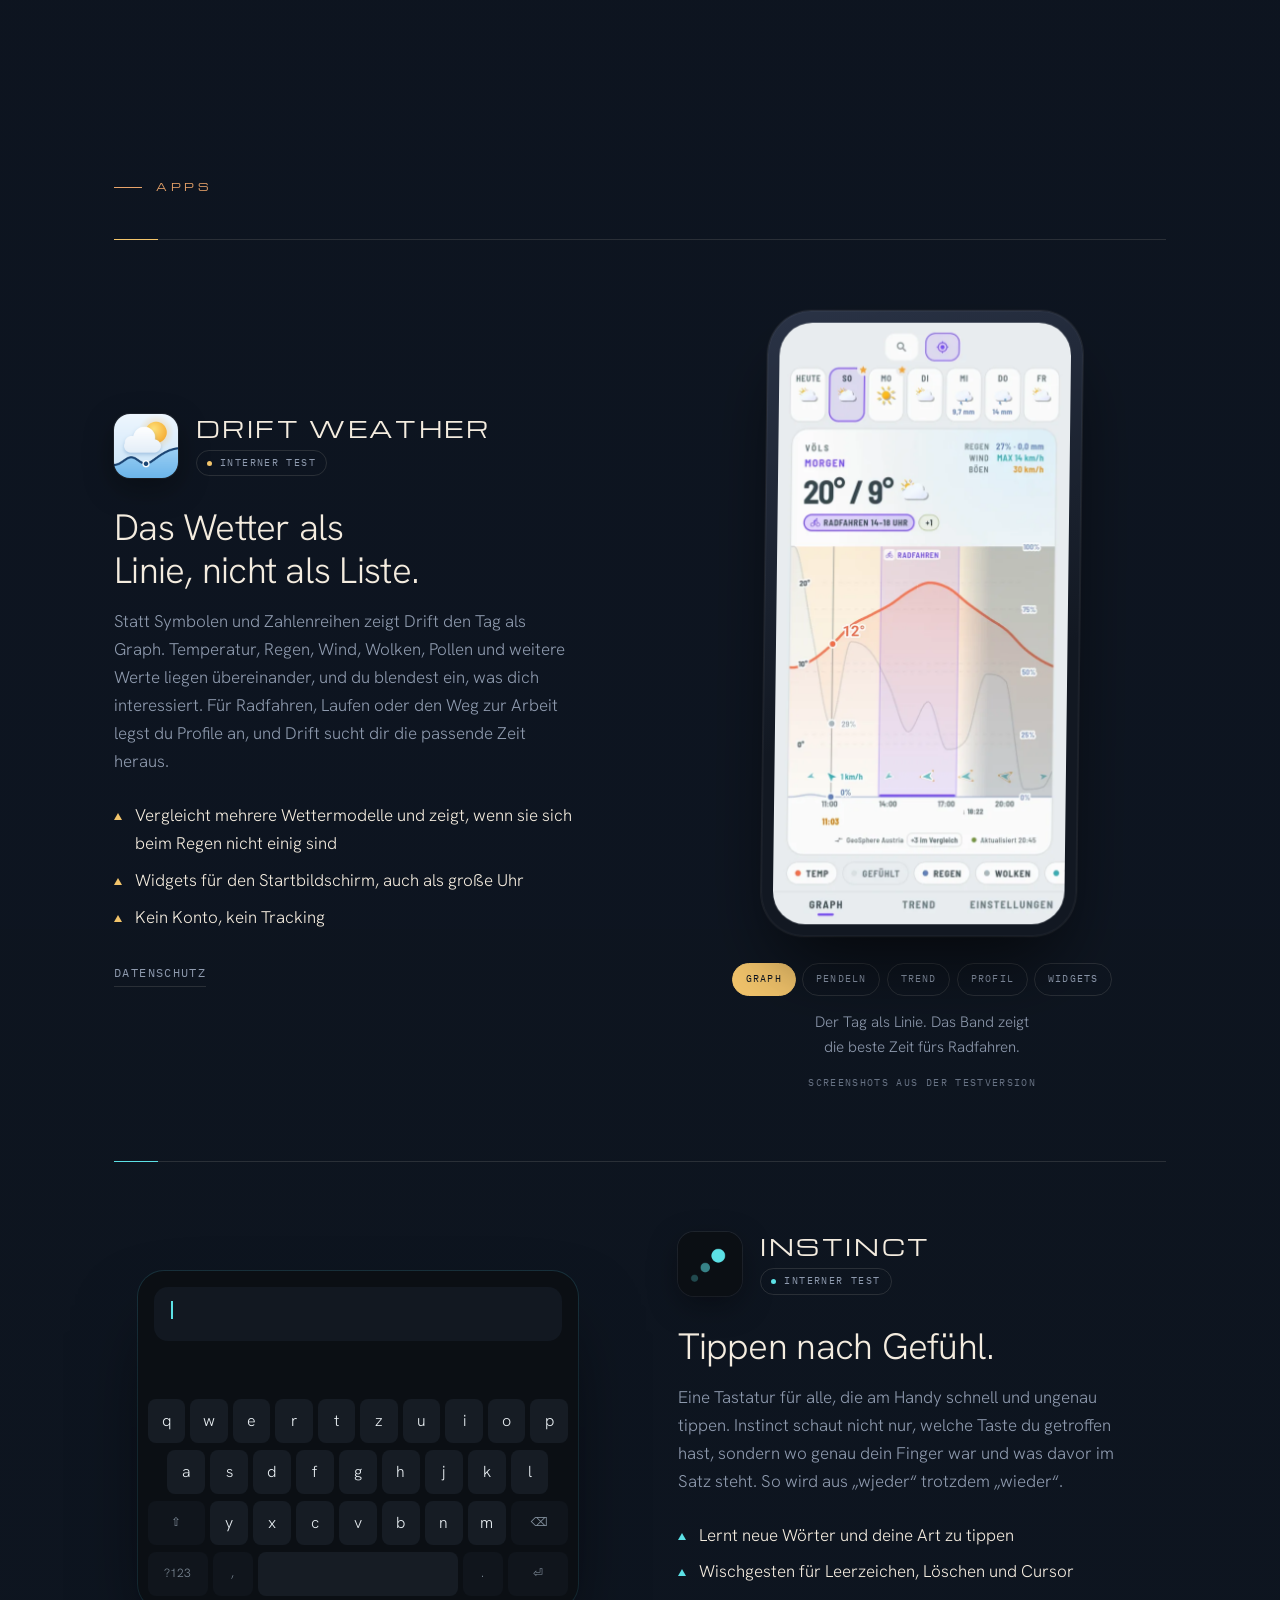
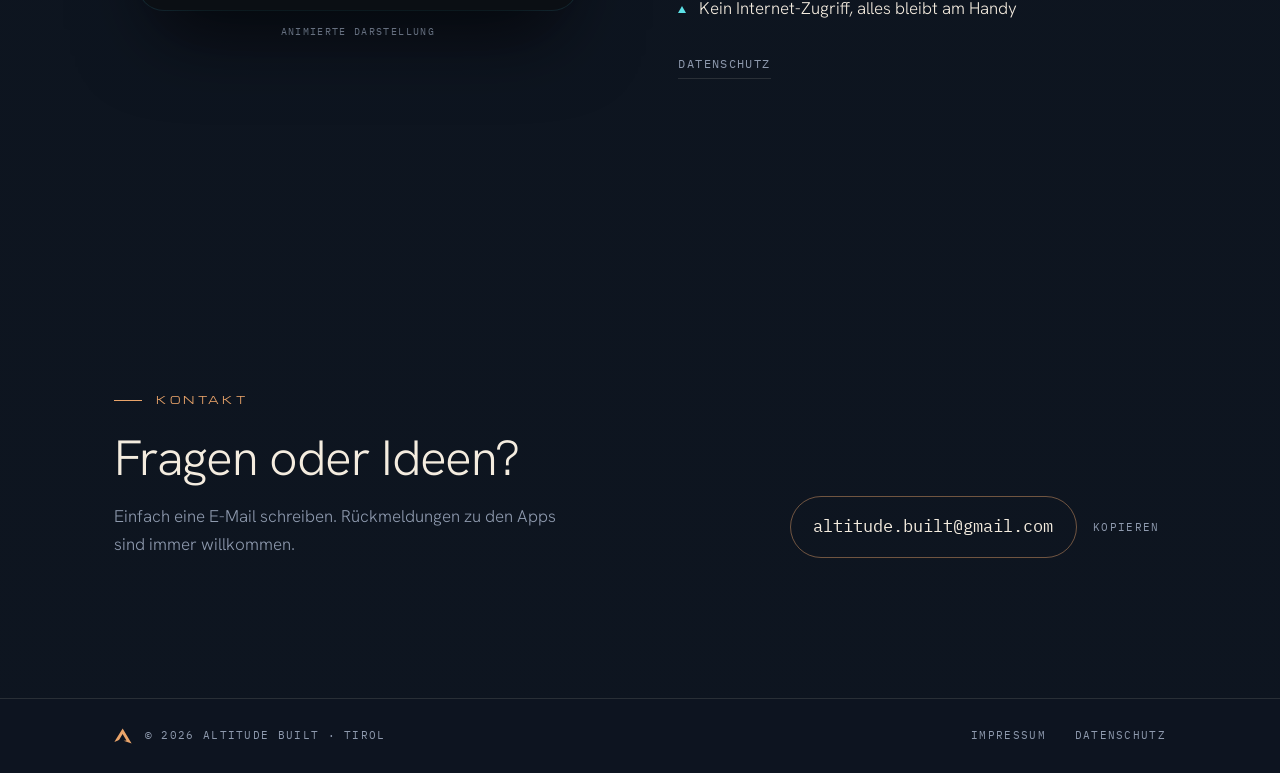
==== commit 32055121: "Haltung und Grundsätze allgemein, ohne einzelne Apps Co-Authored-By: Claude Opus 5.5 <noreply@anthro" ====
--- a/index.html
+++ b/index.html
@@ -281,7 +281,7 @@
         <h2>Apps, die man<br><em>gern benutzt.</em></h2>
       </div>
       <div>
-        <p>Altitude Built entwickelt Android-Apps für kleine Fragen aus dem Alltag. Etwa, ob man heute trocken mit dem Rad zur Arbeit kommt. Oder wie man am Handy tippt, ohne ständig auszubessern.</p>
+        <p>Altitude Built entwickelt Android-Apps für kleine Fragen aus dem Alltag.</p>
         <p>Die Apps sollen aufgeräumt bleiben und ohne Anleitung verständlich sein.</p>
       </div>
     </section>
@@ -297,7 +297,7 @@
       </article>
       <article class="pr">
         <h3>Wenige Berechtigungen</h3>
-        <p>Die Apps fragen nur nach dem, was sie wirklich brauchen. Drift will den ungefähren Standort, Instinct nicht einmal Internet.</p>
+        <p>Jede App fragt nur nach den Berechtigungen, die sie für ihre Funktion unbedingt braucht. Mehr nicht.</p>
       </article>
     </section>
 
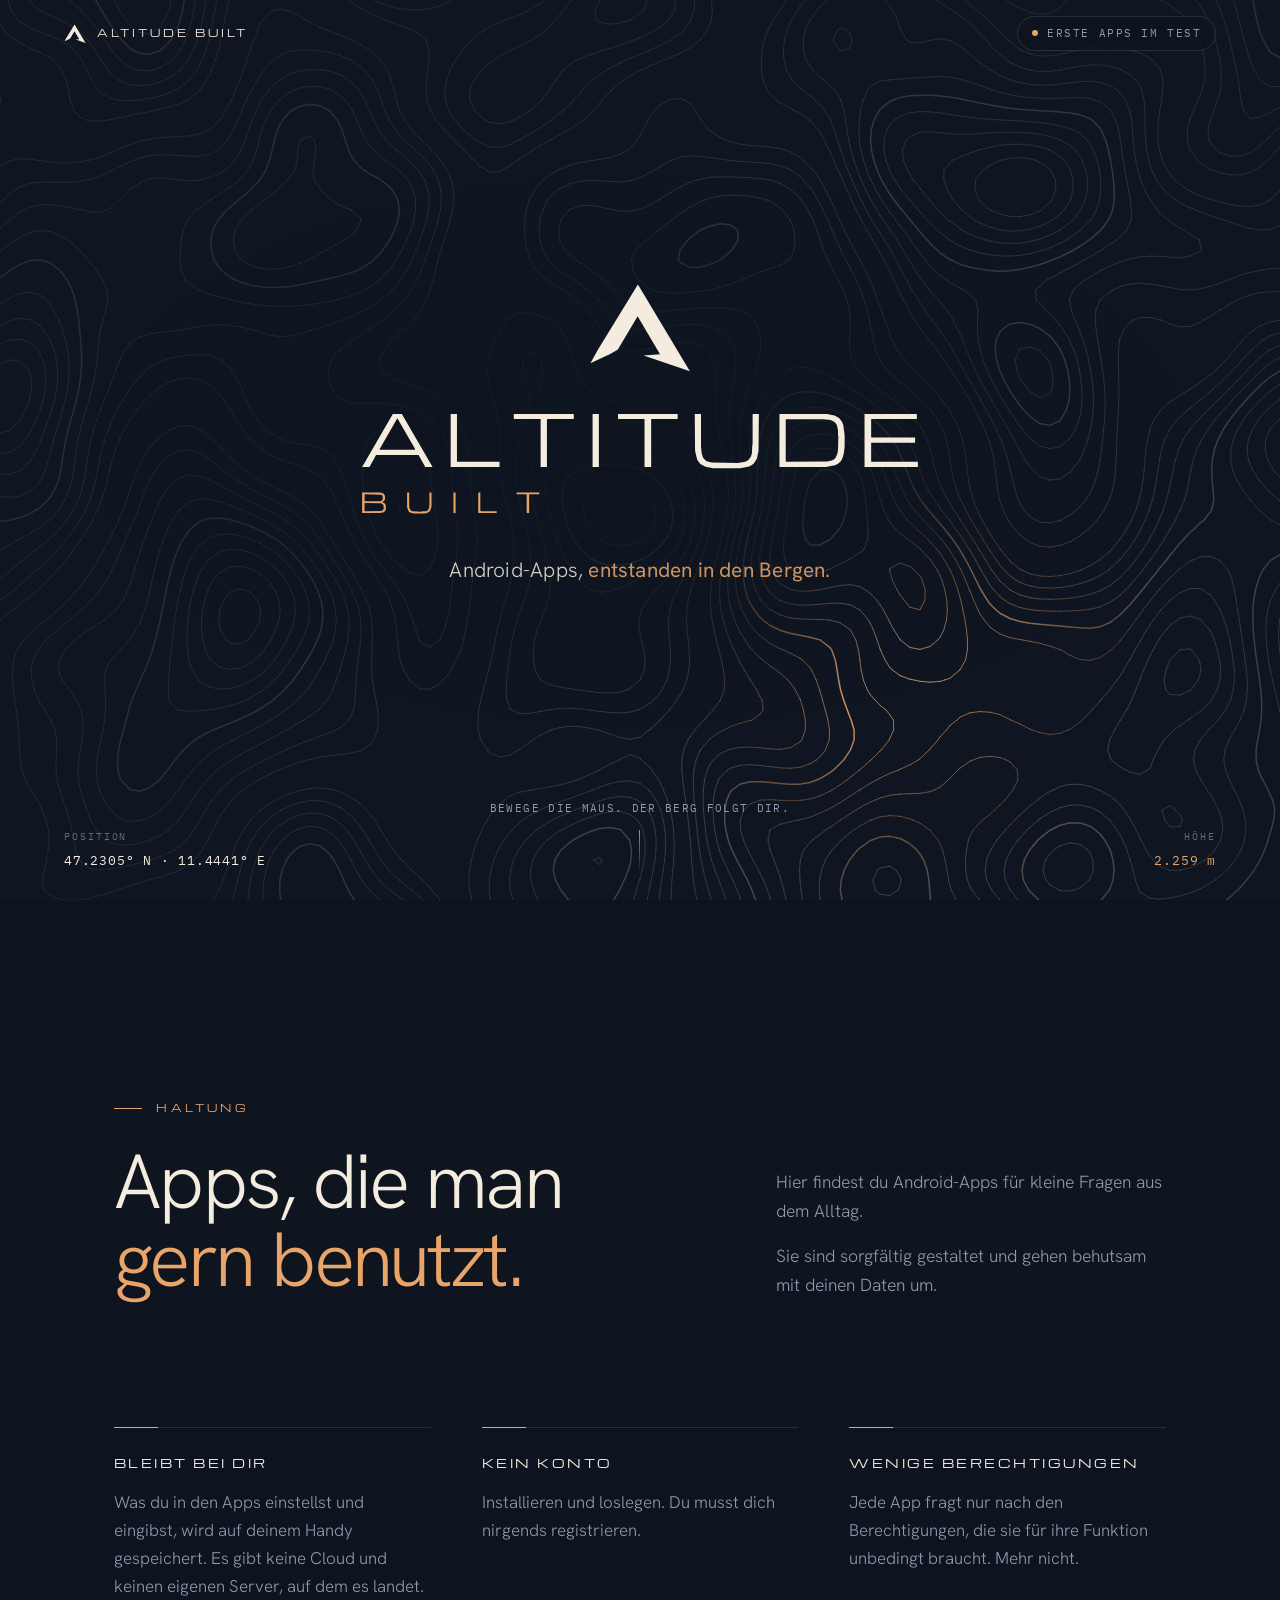
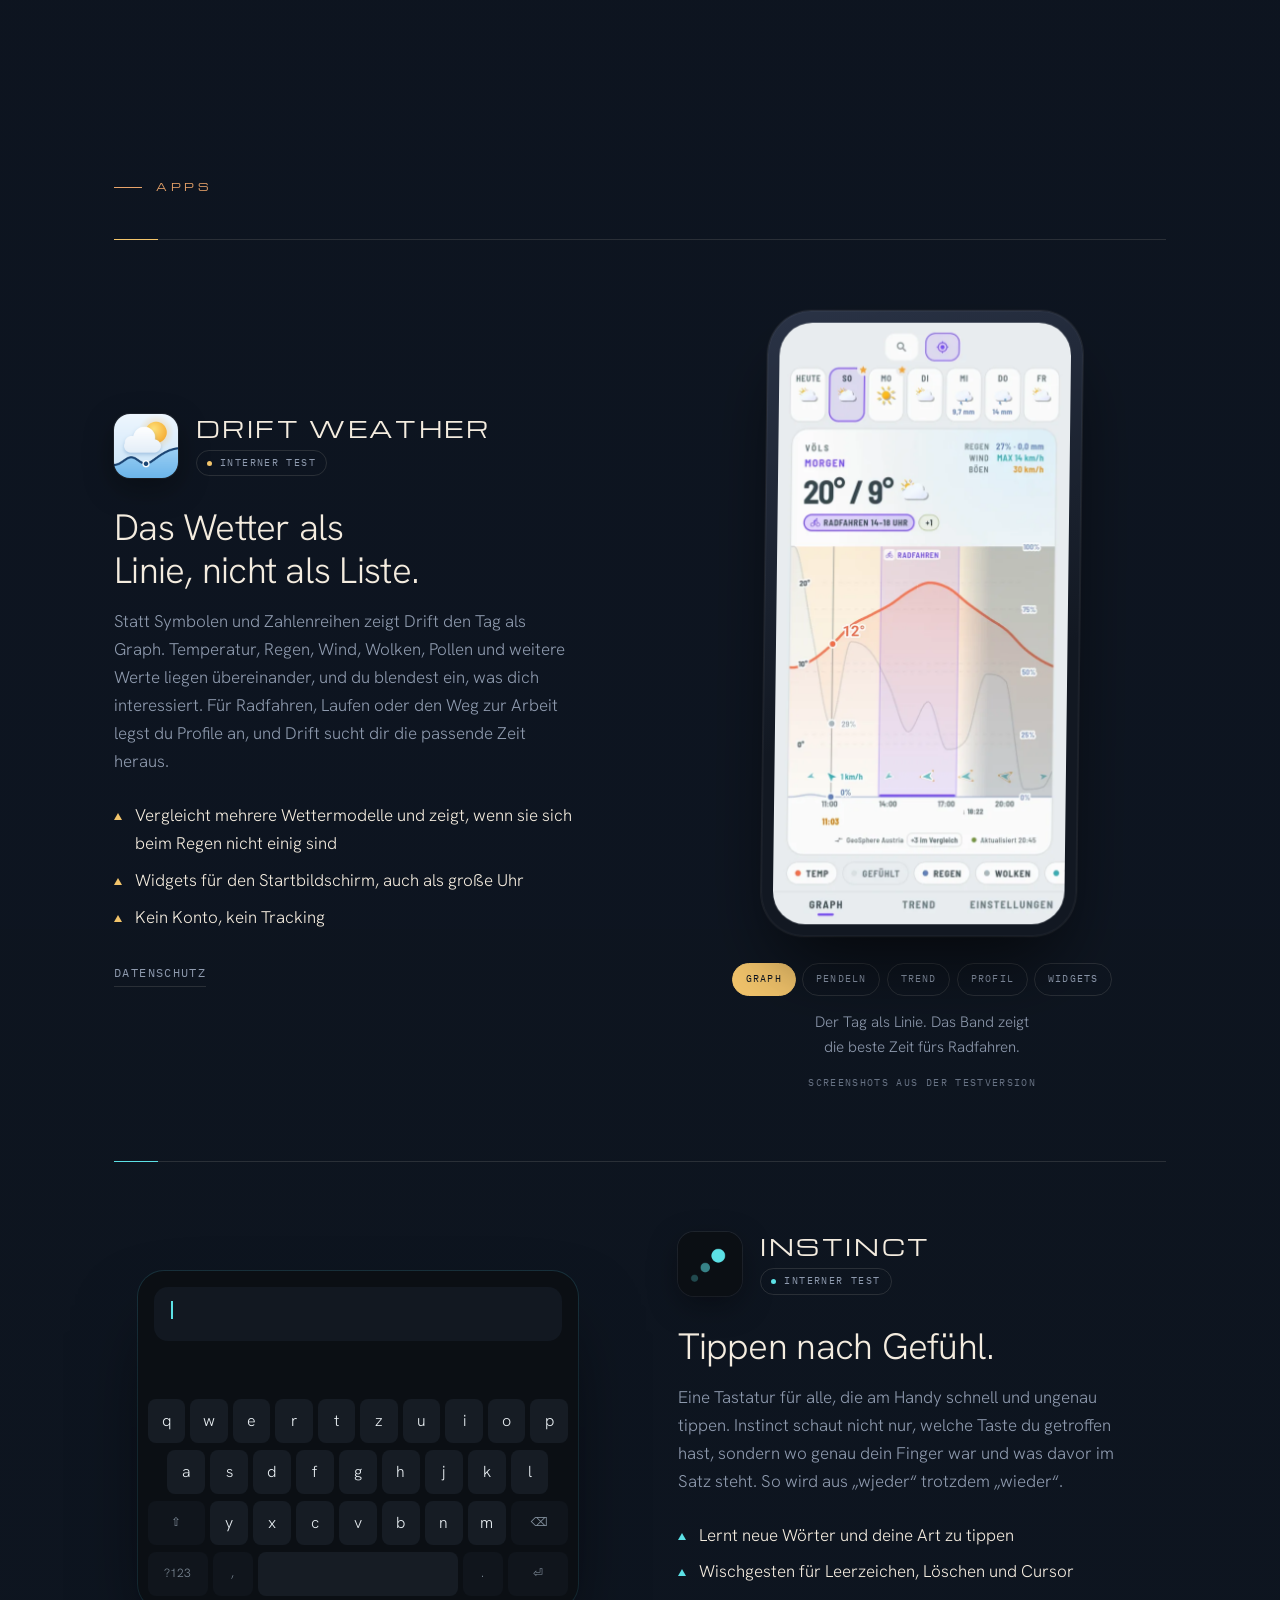
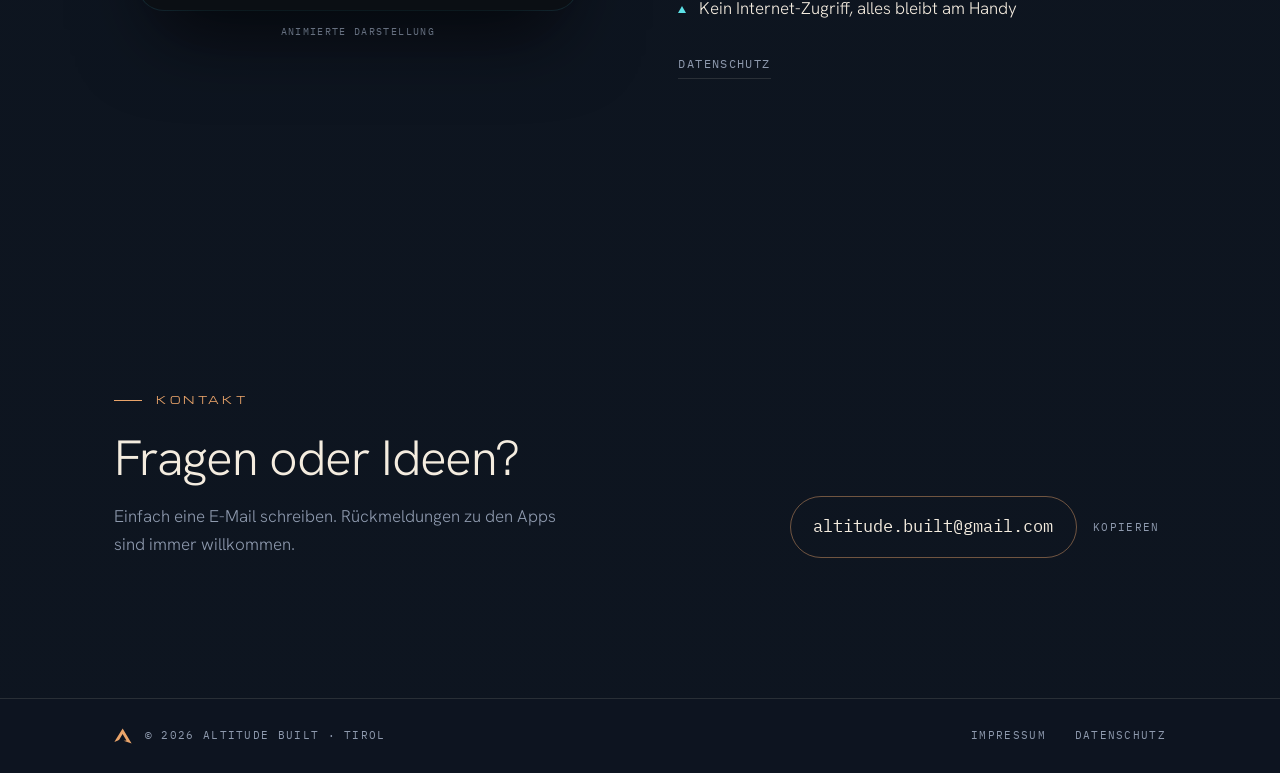
==== commit 38fed796: "Haltung: „Hier findest du …“ statt Firmen-Ton Co-Authored-By: Claude Opus 5.5 <noreply@anthropic.com" ====
--- a/index.html
+++ b/index.html
@@ -281,8 +281,8 @@
         <h2>Apps, die man<br><em>gern benutzt.</em></h2>
       </div>
       <div>
-        <p>Altitude Built entwickelt Android-Apps für kleine Fragen aus dem Alltag.</p>
-        <p>Die Apps sollen aufgeräumt bleiben und ohne Anleitung verständlich sein.</p>
+        <p>Hier findest du Android-Apps für kleine Fragen aus dem Alltag.</p>
+        <p>Sie sind sorgfältig gestaltet und gehen behutsam mit deinen Daten um.</p>
       </div>
     </section>
 
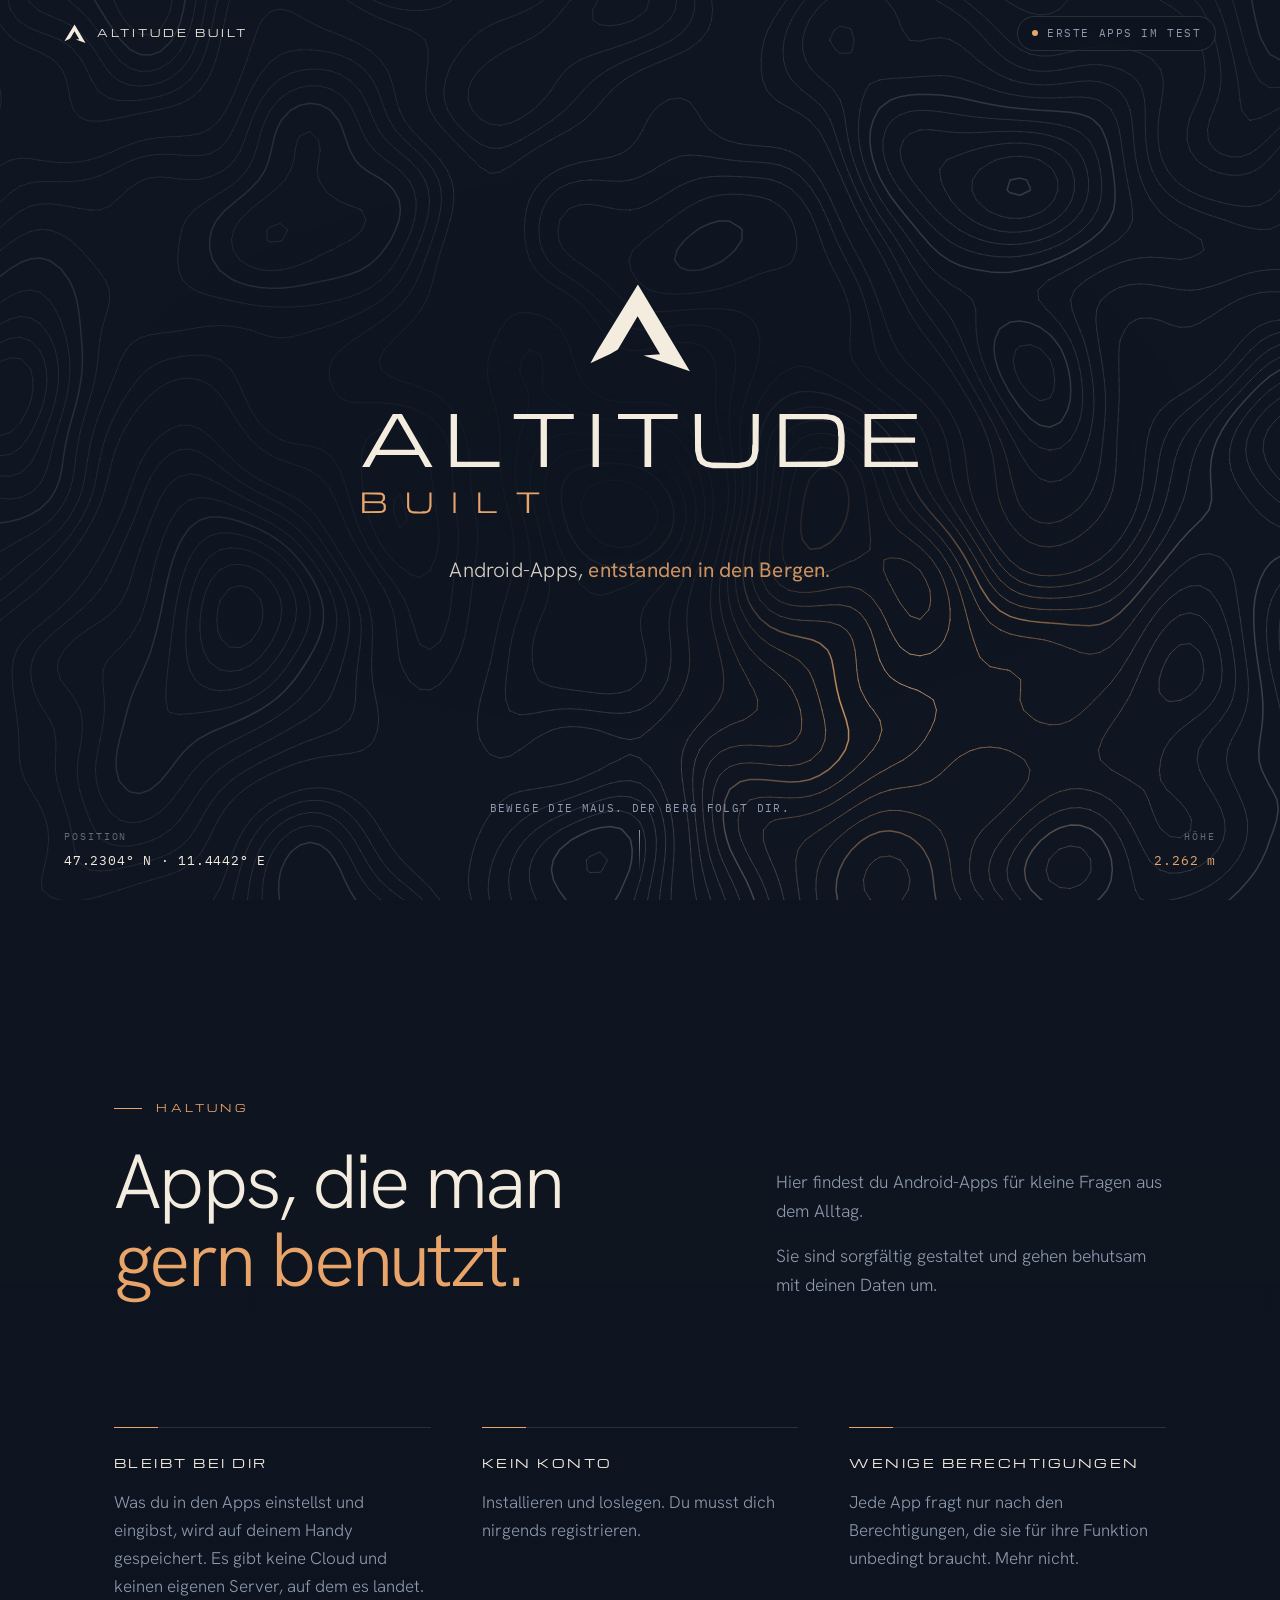
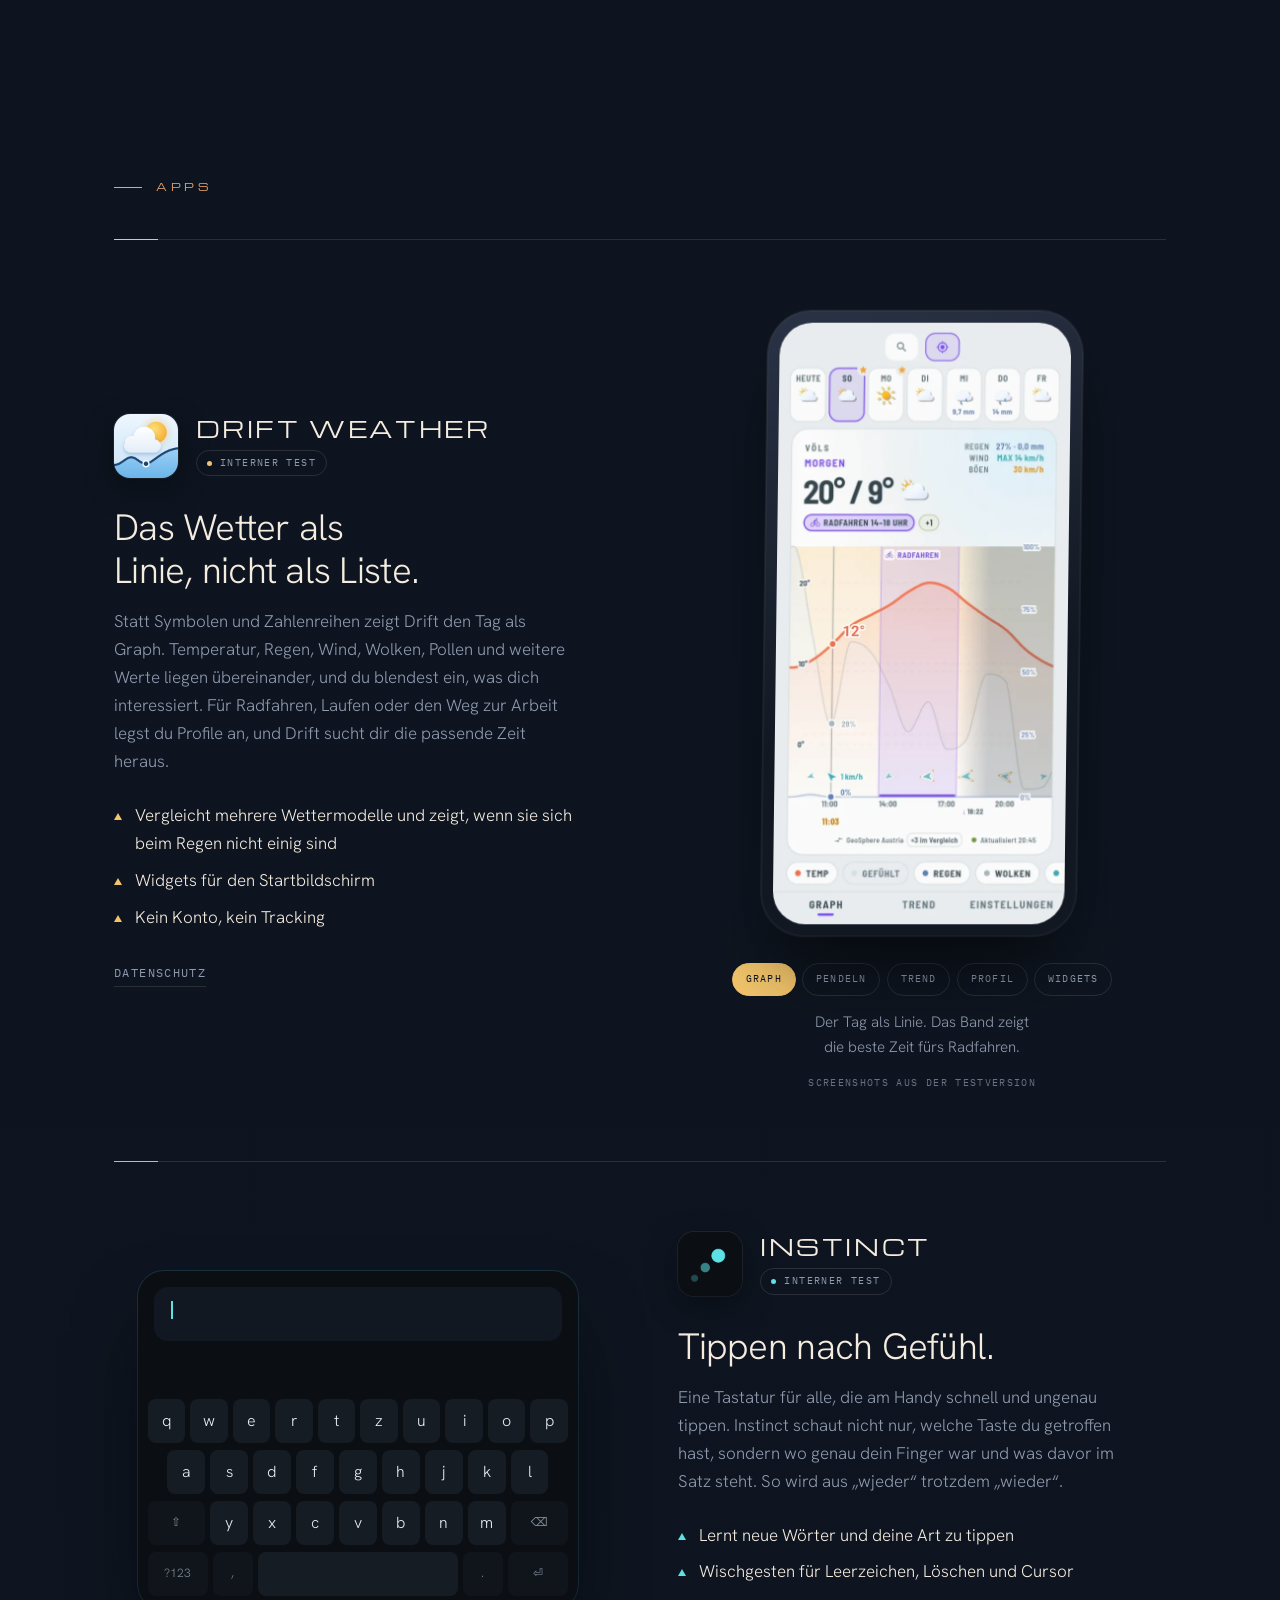
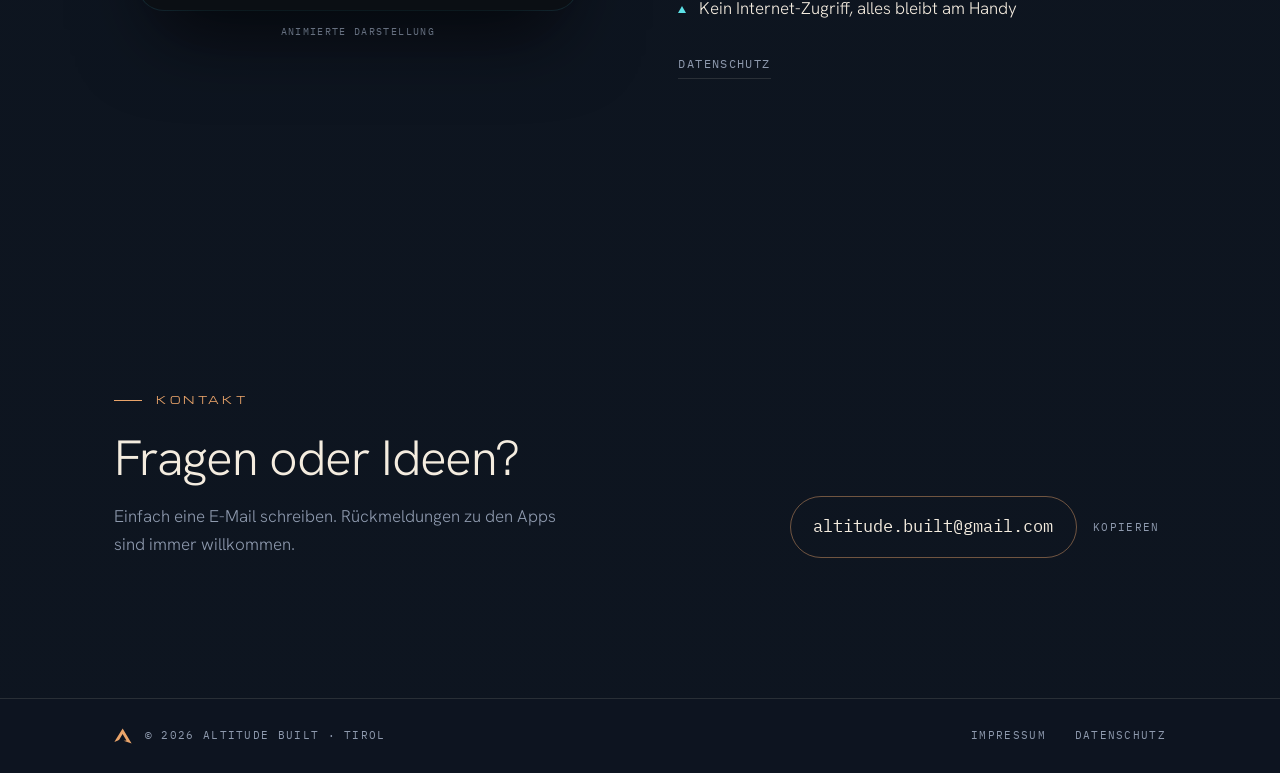
==== commit a69f0f11: "Drift: Widget-Punkt ohne Uhr-Zusatz Co-Authored-By: Claude Opus 5.5 <noreply@anthropic.com> Claude-S" ====
--- a/index.html
+++ b/index.html
@@ -315,7 +315,7 @@
           <p>Statt Symbolen und Zahlenreihen zeigt Drift den Tag als Graph. Temperatur, Regen, Wind, Wolken, Pollen und weitere Werte liegen übereinander, und du blendest ein, was dich interessiert. Für Radfahren, Laufen oder den Weg zur Arbeit legst du Profile an, und Drift sucht dir die passende Zeit heraus.</p>
           <ul class="facts">
             <li>Vergleicht mehrere Wettermodelle und zeigt, wenn sie sich beim Regen nicht einig sind</li>
-            <li>Widgets für den Startbildschirm, auch als große Uhr</li>
+            <li>Widgets für den Startbildschirm</li>
             <li>Kein Konto, kein Tracking</li>
           </ul>
           <div class="app-links"><a href="drift/datenschutz/">Datenschutz</a></div>
